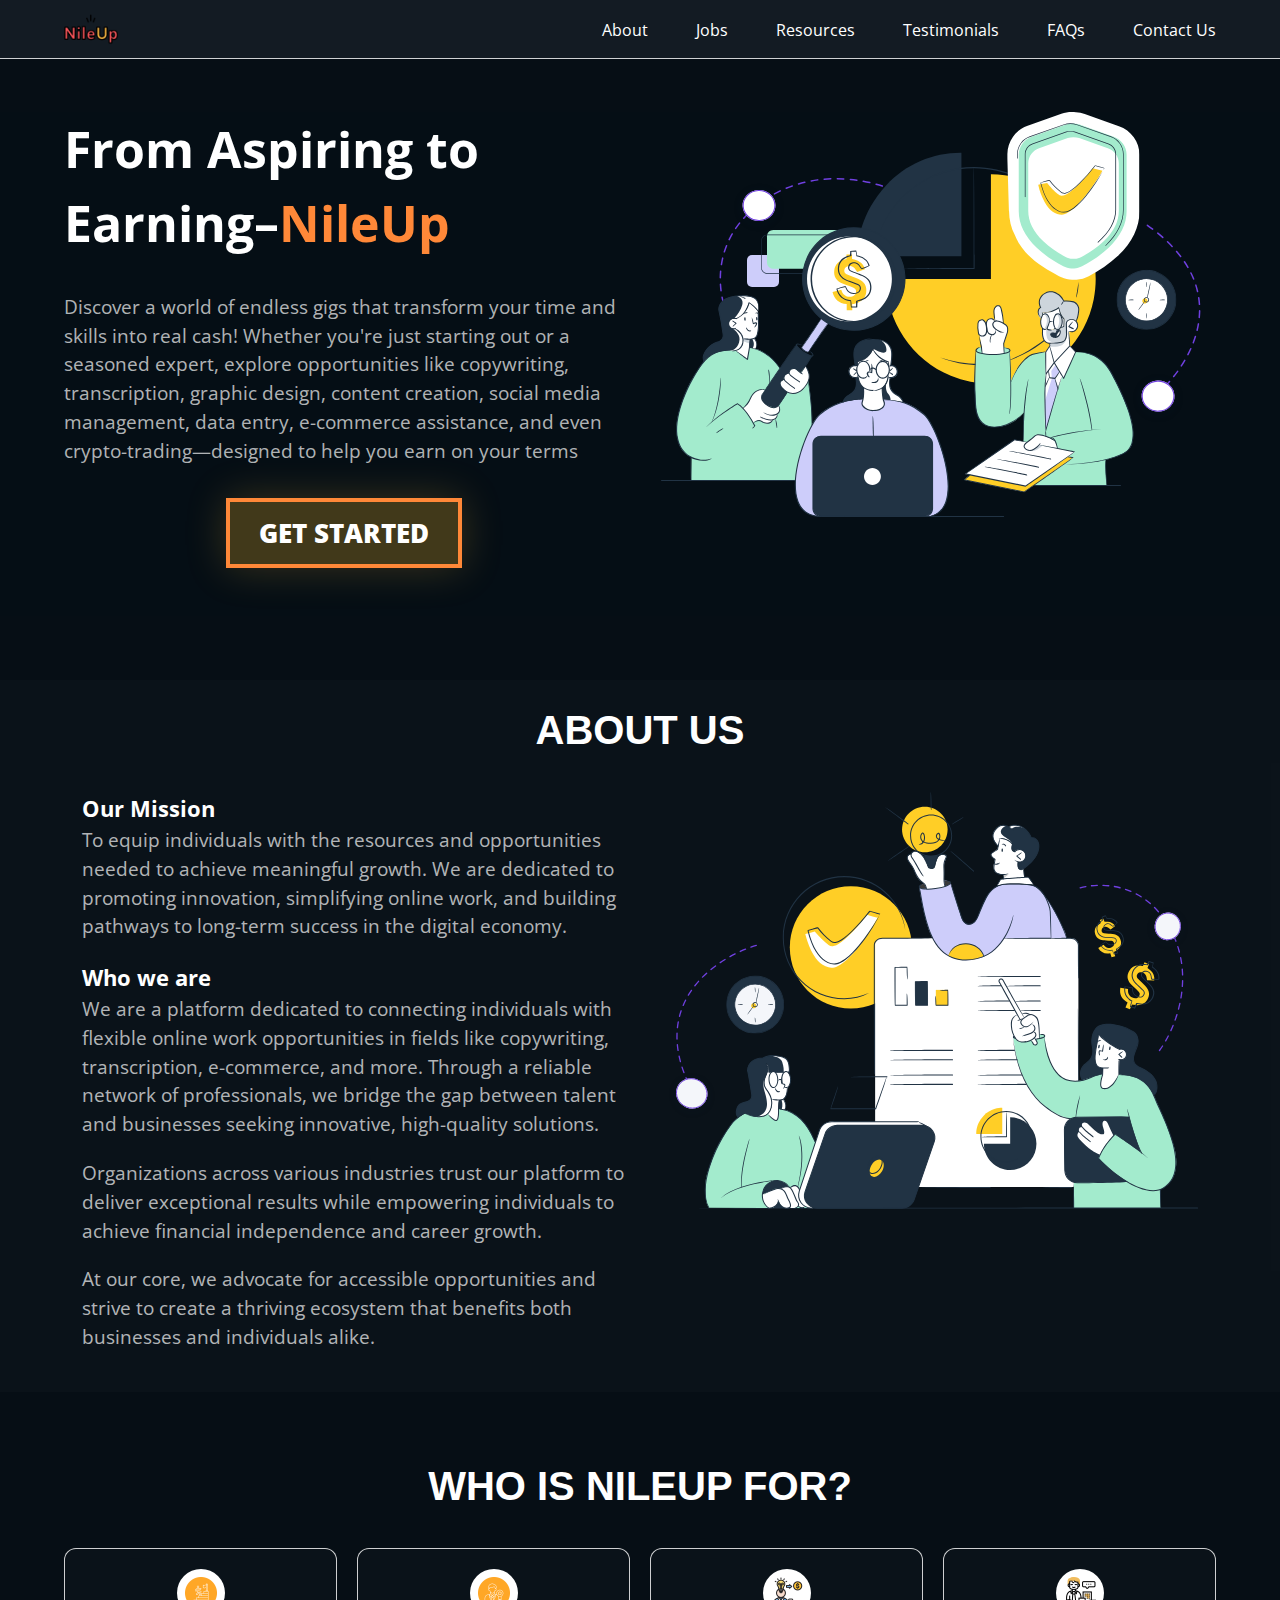
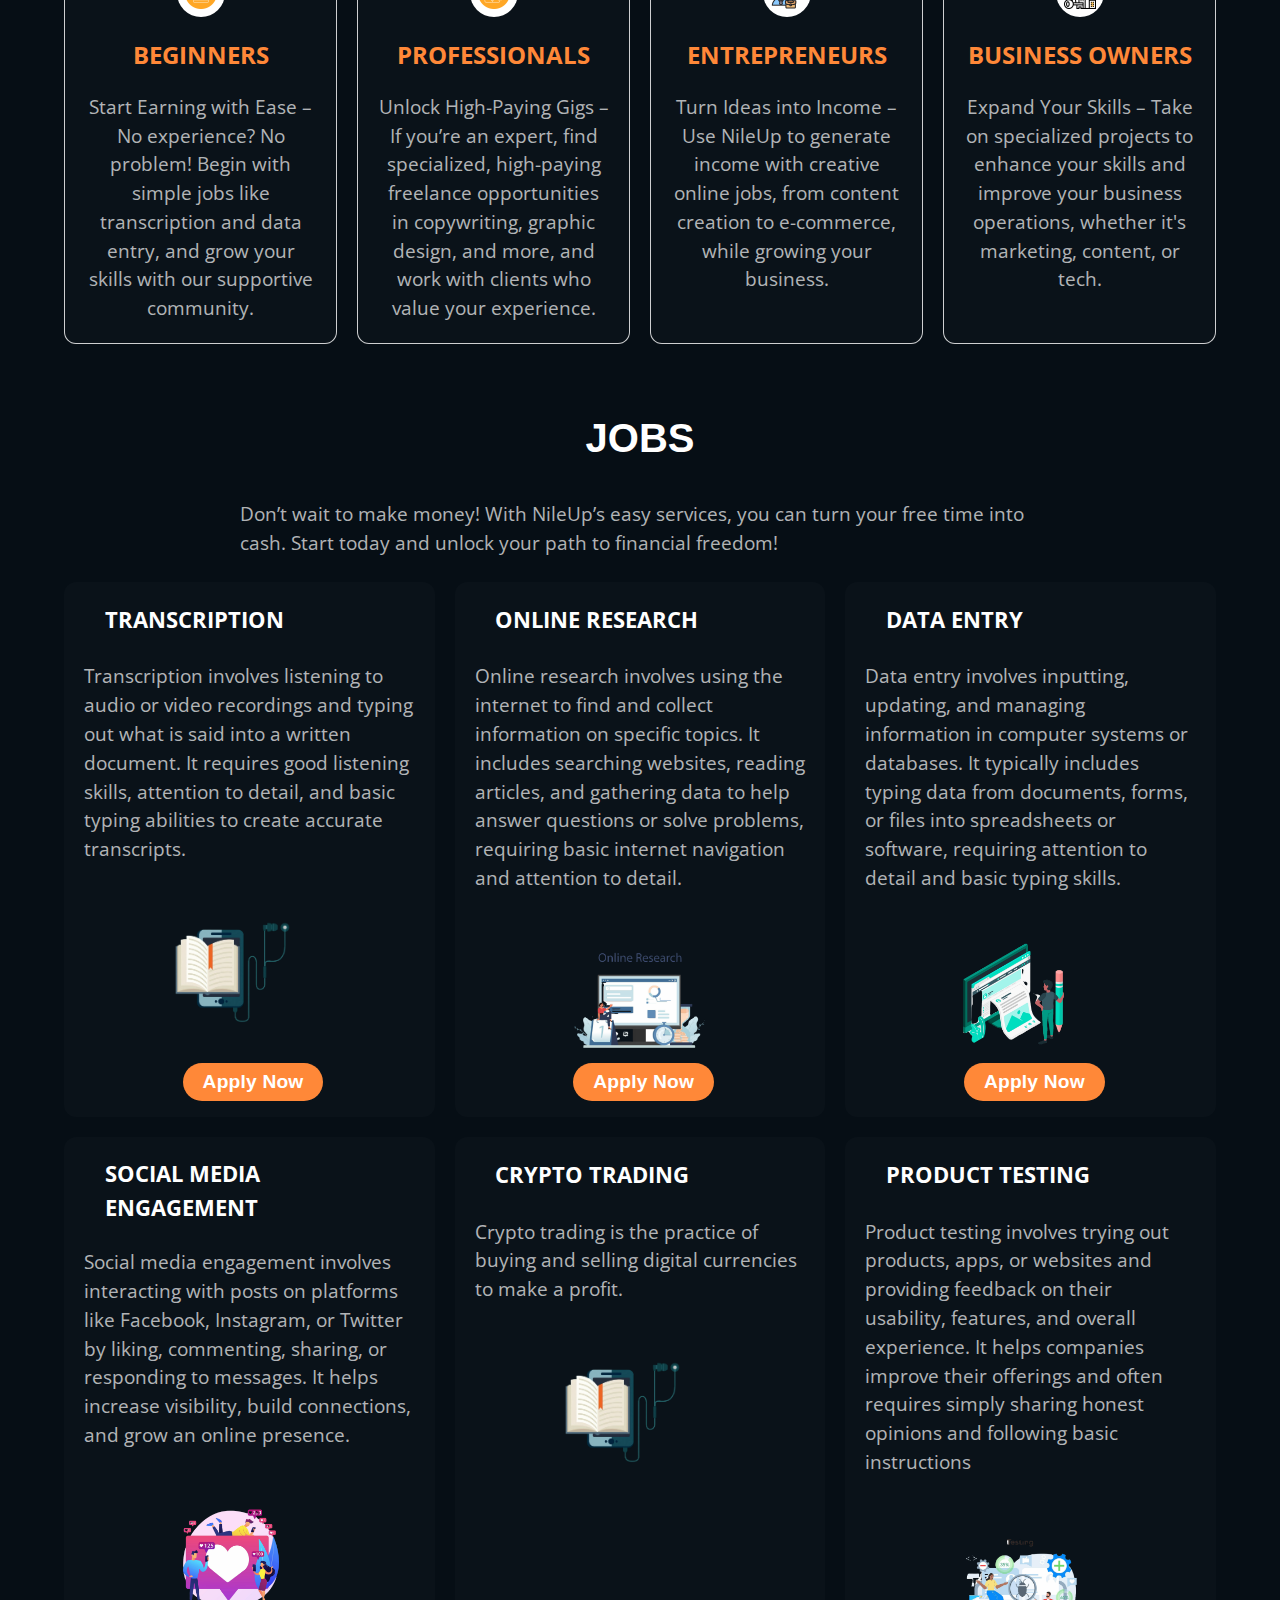
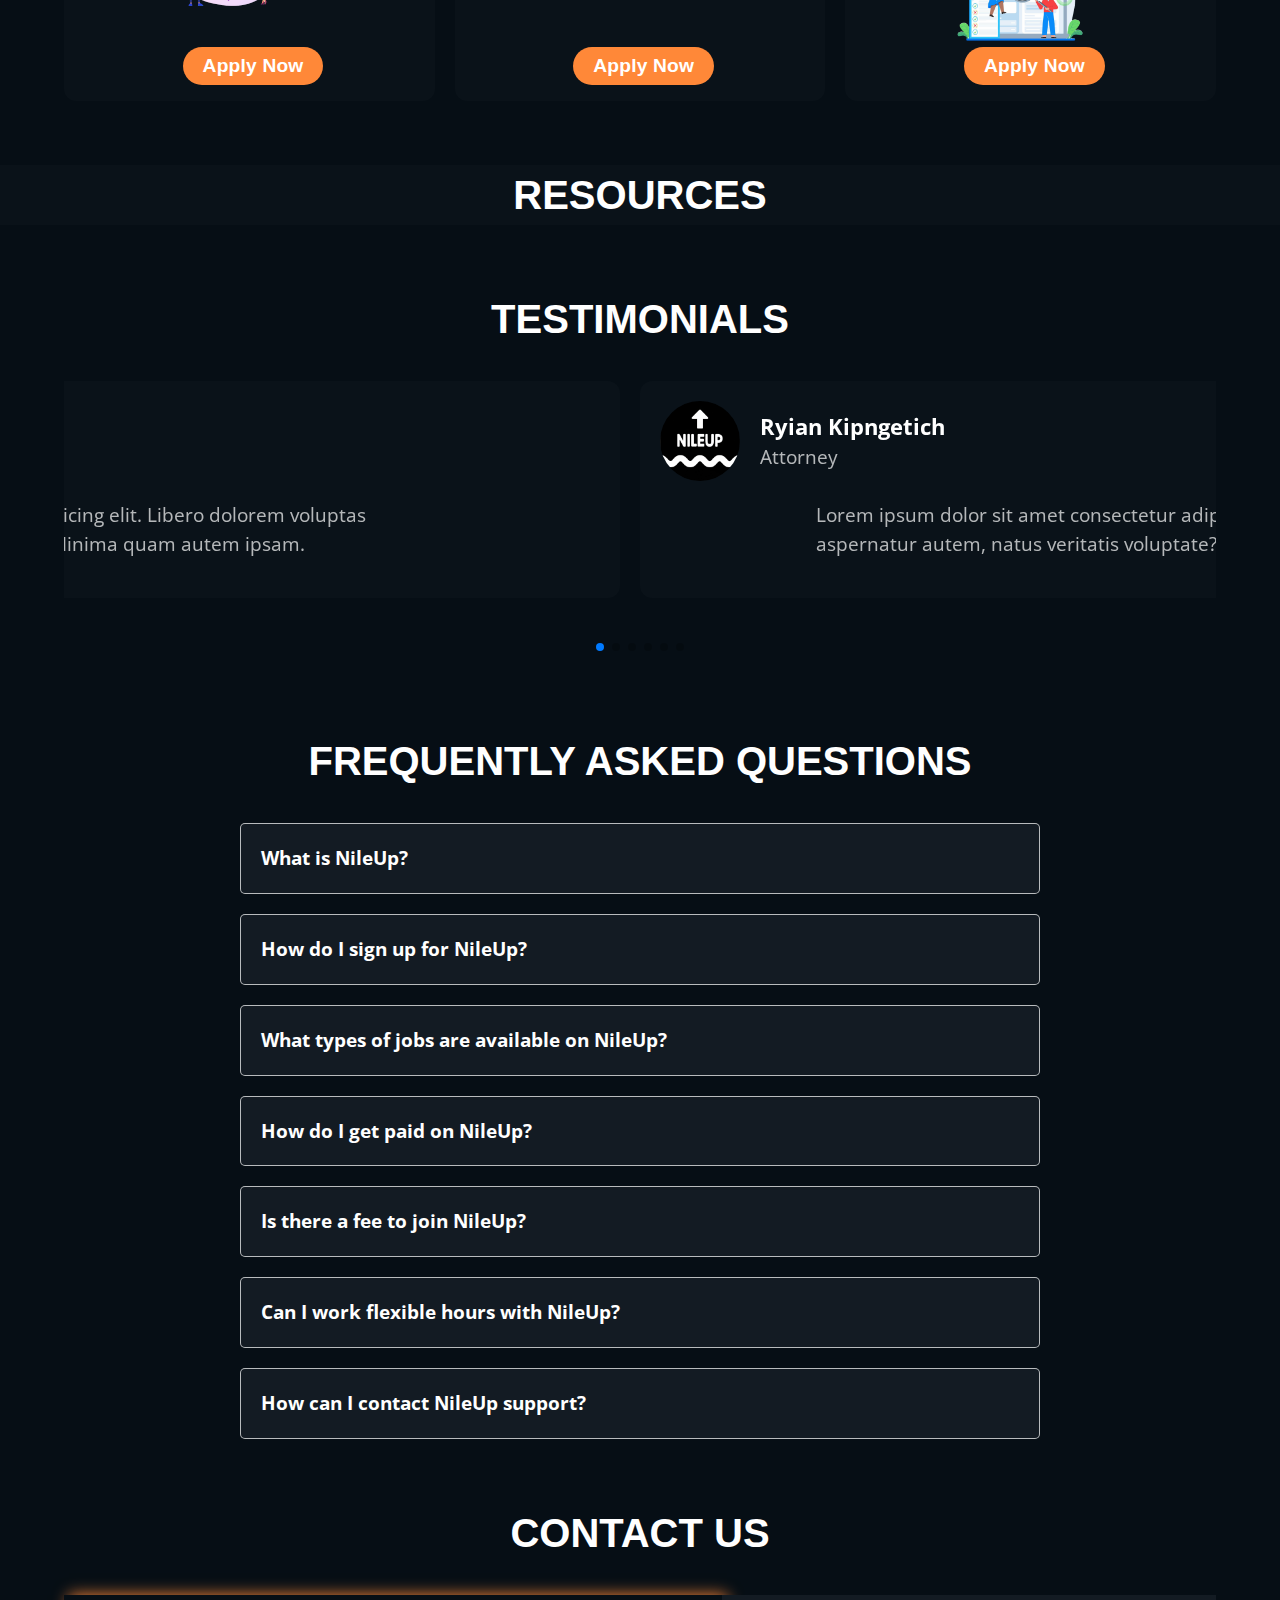
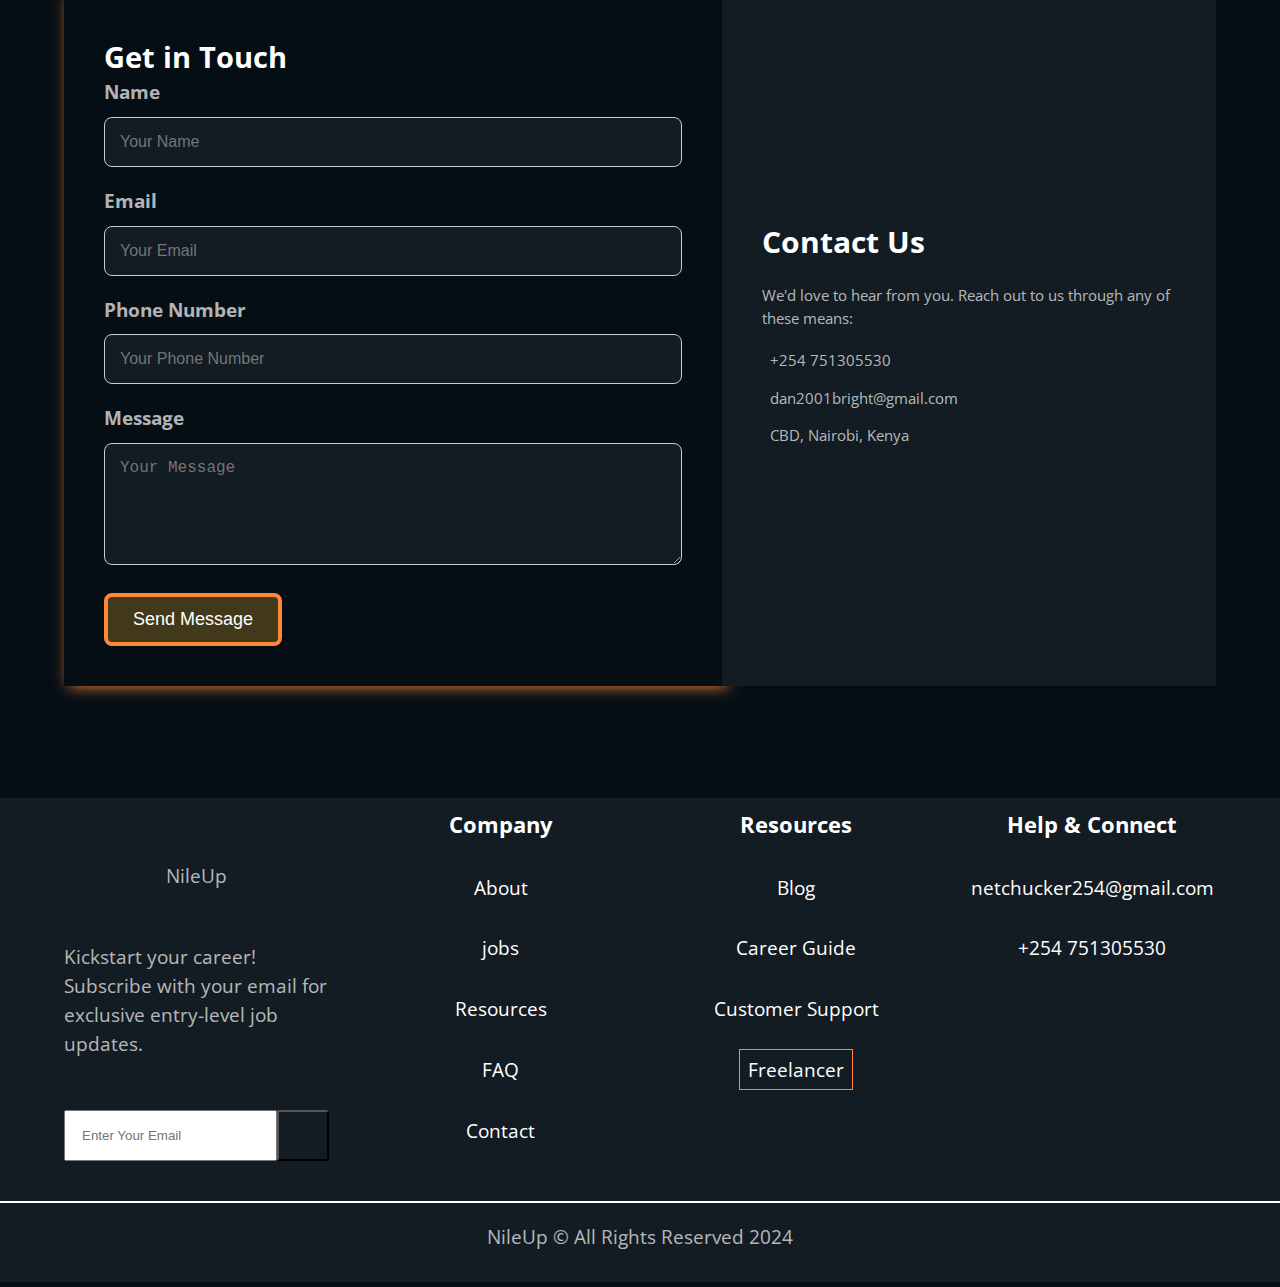
==== index.html @ d5ce7fe3 "ok" ====
<!DOCTYPE html>
<html lang="en">
<my-head>
    
    <!-- swiper js -->
    <link rel="stylesheet" href="https://cdn.jsdelivr.net/npm/swiper@11/swiper-bundle.min.css"/>
    <!--Fontawesome-->
    <script type= "module" src="https://kit.fontawesome.com/5a5ffd6d29.js" crossorigin="anonymous"></script>
</my-head>

<body>
    <my-nav>
        
    </my-nav>

    <header class="hero">
        <div class="container hero__content">
            <div class="hero__left">
                <h1 class="gradient-text">From Aspiring to Earning–<span class="t__coo">NileUp</span></h1>
                <p class="hero__text">Discover a world of endless gigs that transform your time and skills into real cash! Whether you're just starting out or a seasoned expert, explore opportunities like copywriting, transcription, graphic design, content creation, social media management, data entry, e-commerce assistance, and even crypto-trading—designed to help you earn on your terms</p>
                <div class="hero__cta">
                    <a href="getstarted.html">Get Started</a>
                </div>
            </div>
            <div class="hero__right">
                <img src="images/earn_land.svg" alt="">
            </div>
        </div>
    </header>

    <section id="about">
        <h2>About Us</h2>
        <div class="container">
            <div class="about__container">
                <div class="about-left">
                    <h3>Our Mission</h3>
                    
                    <p>To equip individuals with the resources and opportunities needed to achieve meaningful growth. We are dedicated to promoting innovation, simplifying online work, and building pathways to long-term success in the digital economy.</p>
                    <h3>Who we are</h3>
                    <p>We are a platform dedicated to connecting individuals with flexible online work opportunities in fields like copywriting, transcription, e-commerce, and more. Through a reliable network of professionals, we bridge the gap between talent and businesses seeking innovative, high-quality solutions.</p>
                    <p>Organizations across various industries trust our platform to deliver exceptional results while empowering individuals to achieve financial independence and career growth.</p>
                    <p>At our core, we advocate for accessible opportunities and strive to create a thriving ecosystem that benefits both businesses and individuals alike.</p>
                </div>
                <div class="about-right">
                    <img src="images/about_us_main_bg.svg" alt="">
                </div>
                
            </div>
        </div>
    </section>

    <section class="container">
        <h2>WHO IS NILEUP FOR?</h2>
        <div class="framer_container"></div>
    </section>
    


    <section id="services">
        <h2>JOBS</h2>
        <div class="container services__container">
            <p>Don’t wait to make money! With NileUp’s easy services, you can turn your free time into cash. Start today and unlock your path to financial freedom!</p>
            <div class="services">
                
            </div>
        </div>
    </section>


    <section id="resources">
        <h2>Resources</h2>
        <div class="container">

        </div>

    </section>



    <section class="container" id="testimonials">
        <h2>Testimonials</h2>
        <div class="testimonial-content">
            <div class="swiper mySwiper testimonial-slider js-testimonial-slider">
                <div class="swiper-wrapper js-testimonial">
                   
                </div>
                <div class="swiper-pagination js-testimonial-pagination"></div>
            </div>
        </div>
    </section>

    


    <section id="faqs" class="container faqs__content">
        <h2>Frequently Asked Questions</h2>
        <div class="faqs__container">
            <div class="faqs">
                <div class="faqs__question">
                    <h4>What is NileUp?</h4>
                    <i class="fa-solid fa-caret-up"></i>
                </div>
                <div class="faqs__answers">
                    <p>NileUp is a platform that connects skilled individuals with flexible online job opportunities, such as transcription, content writing, copywriting, and more.</p>
                </div>
            </div>
            <div class="faqs">
                <div class="faqs__question">
                    <h4>How do I sign up for NileUp?</h4>
                    <i class="fa-solid fa-caret-up"></i>
                </div>
                <div class="faqs__answers">
                    <p>To sign up, visit the NileUp website, create an account, and complete your profile. This will allow you to start browsing and applying for jobs.</p>
                </div>
            </div>
            <div class="faqs">
                <div class="faqs__question">
                    <h4>What types of jobs are available on NileUp?</h4>
                    <i class="fa-solid fa-caret-up"></i>
                </div>
                <div class="faqs__answers">
                    <p>NileUp offers jobs in various categories including transcription, content writing, copywriting, data entry, crypto trading, virtual assistance, graphic design, and customer support.</p>
                </div>
            </div>
            <div class="faqs">
                <div class="faqs__question">
                    <h4>How do I get paid on NileUp?</h4>
                    <i class="fa-solid fa-caret-up"></i>
                </div>
                <div class="faqs__answers">
                    <p>You get paid through the NileUp platform. Payments are typically made through secure methods such as bank transfer, PayPal, or other digital payment options.</p>
                </div>
            </div>
            <div class="faqs">
                <div class="faqs__question">
                    <h4>Is there a fee to join NileUp?</h4>
                    <i class="fa-solid fa-caret-up"></i>
                </div>
                <div class="faqs__answers">
                    <p>No, signing up and using the NileUp platform is free. NileUp earns revenue by charging a small commission on the payments for completed jobs.</p>
                </div>
            </div>
            <div class="faqs">
                <div class="faqs__question">
                    <h4>Can I work flexible hours with NileUp?</h4>
                    <i class="fa-solid fa-caret-up"></i>
                </div>
                <div class="faqs__answers">
                    <p>Yes, NileUp allows you to choose your work hours, making it easy to balance your job with other commitments.</p>
                </div>
            </div>
            <div class="faqs">
                <div class="faqs__question">
                    <h4>How can I contact NileUp support?</h4>
                    <i class="fa-solid fa-caret-up"></i>
                </div>
                <div class="faqs__answers">
                    <p>You can contact NileUp support through  website's contact form, email (netchucker254@gmail.com), or phone (+25475130550).</p>
                </div>
            </div>
        </div>
    </section>

    <section id="contact" class="container">
        <h2>Contact Us</h2>
        <div class="contact__container">
            <div class="contact-left">
                <h2>Get in Touch</h2>
                <form  action="https://api.web3forms.com/submit" method="POST" id="contactForm">
                    <input type="hidden" name="access_key" value="e5e5453d-4239-433b-92c9-cfcb7f7cce95">
                    <div class="form-group">
                        <label for="name">Name</label>
                        <input class="input__element" type="text" id="name" name="name" placeholder="Your Name" required>
                    </div>
                    <div class="form-group">
                        <label for="email">Email</label>
                        <input class="input__element" type="email" id="email" name="email" placeholder="Your Email" required>
                    </div>
                    <div class="form-group">
                        <label for="phone">Phone Number</label>
                        <input class="input__element" type="tel" id="phone" name="phone" placeholder="Your Phone Number">
                    </div>
                    <div class="form-group">
                        <label for="message">Message</label>
                        <textarea class="textarea" id="message" name="message" placeholder="Your Message" rows="5" required></textarea>
                    </div>
                    <input type="checkbox" name="botcheck" class="hidden" style="display: none;">
                    <button type="submit" class="submit-btn">Send Message</button>
                </form>
            </div>
    
            <!-- Right side - Icons & Info -->
            <div class="contact-right">
                <div class="contact-info">
                    <h2>Contact Us</h2>
                    <p>We'd love to hear from you. Reach out to us through any of these means:</p>
                    <div class="info-item">
                        <i class="fas fa-phone-alt"></i>
                        <span class="inner-text-span">+254 751305530</span>
                    </div>
                    <div class="info-item">
                        <i class="fas fa-envelope"></i>
                        <span class="inner-text-span">dan2001bright@gmail.com</span>
                    </div>
                    <div class="info-item">
                        <i class="fas fa-map-marker-alt"></i>
                        <span class="inner-text-span">CBD, Nairobi, Kenya</span>
                    </div>
                </div>
            </div>
        </div>
        
    </section>


    <my-footer></my-footer>
    <script type="module" src="loaded.js"></script>
    <script type="module" src="shared.js"></script>
    
    <script type="module" src="data/jobs.js"></script>
    <script type="module" src="data/testimonials.js"></script>

    <script src="https://cdn.jsdelivr.net/npm/swiper@11/swiper-bundle.min.js"></script>
    <script>
       var swiper = new Swiper(".mySwiper", {
            spaceBetween: 20, // Space between slides
            pagination: {
                el: ".swiper-pagination",
                clickable: true, // Enable clickable pagination bullets
            },
            breakpoints: {
                // When the viewport is 640px or more, show 1 slide
                640: {
                slidesPerView: 1, // Show 1 slide on medium screens
                },
                // When the viewport is 1024px or more, show 3 slides
                1024: {
                slidesPerView: 1,
                centeredSlides: true,
                 // Show 3 slides on large screens
                },
            },
        });

    </script>
    <script type="module" src="script.js">
        
    </script>
</body>
</html>
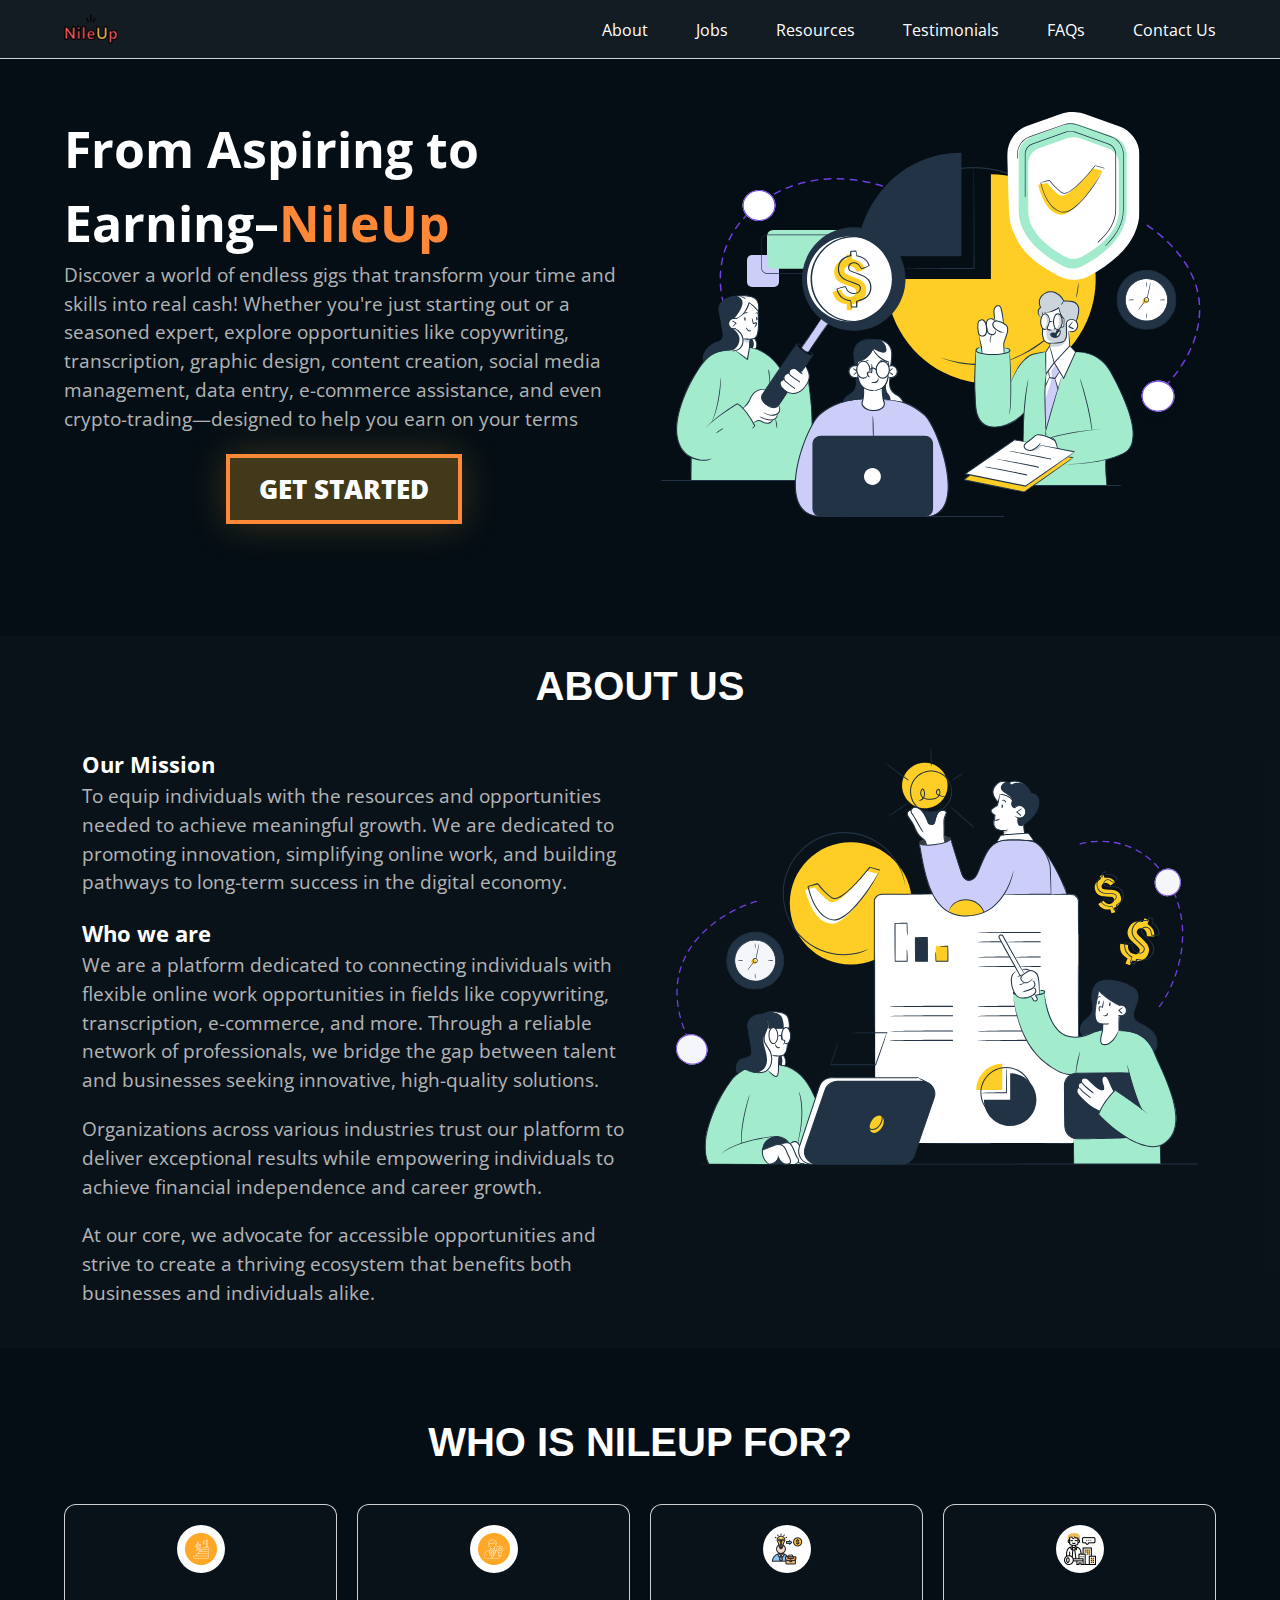
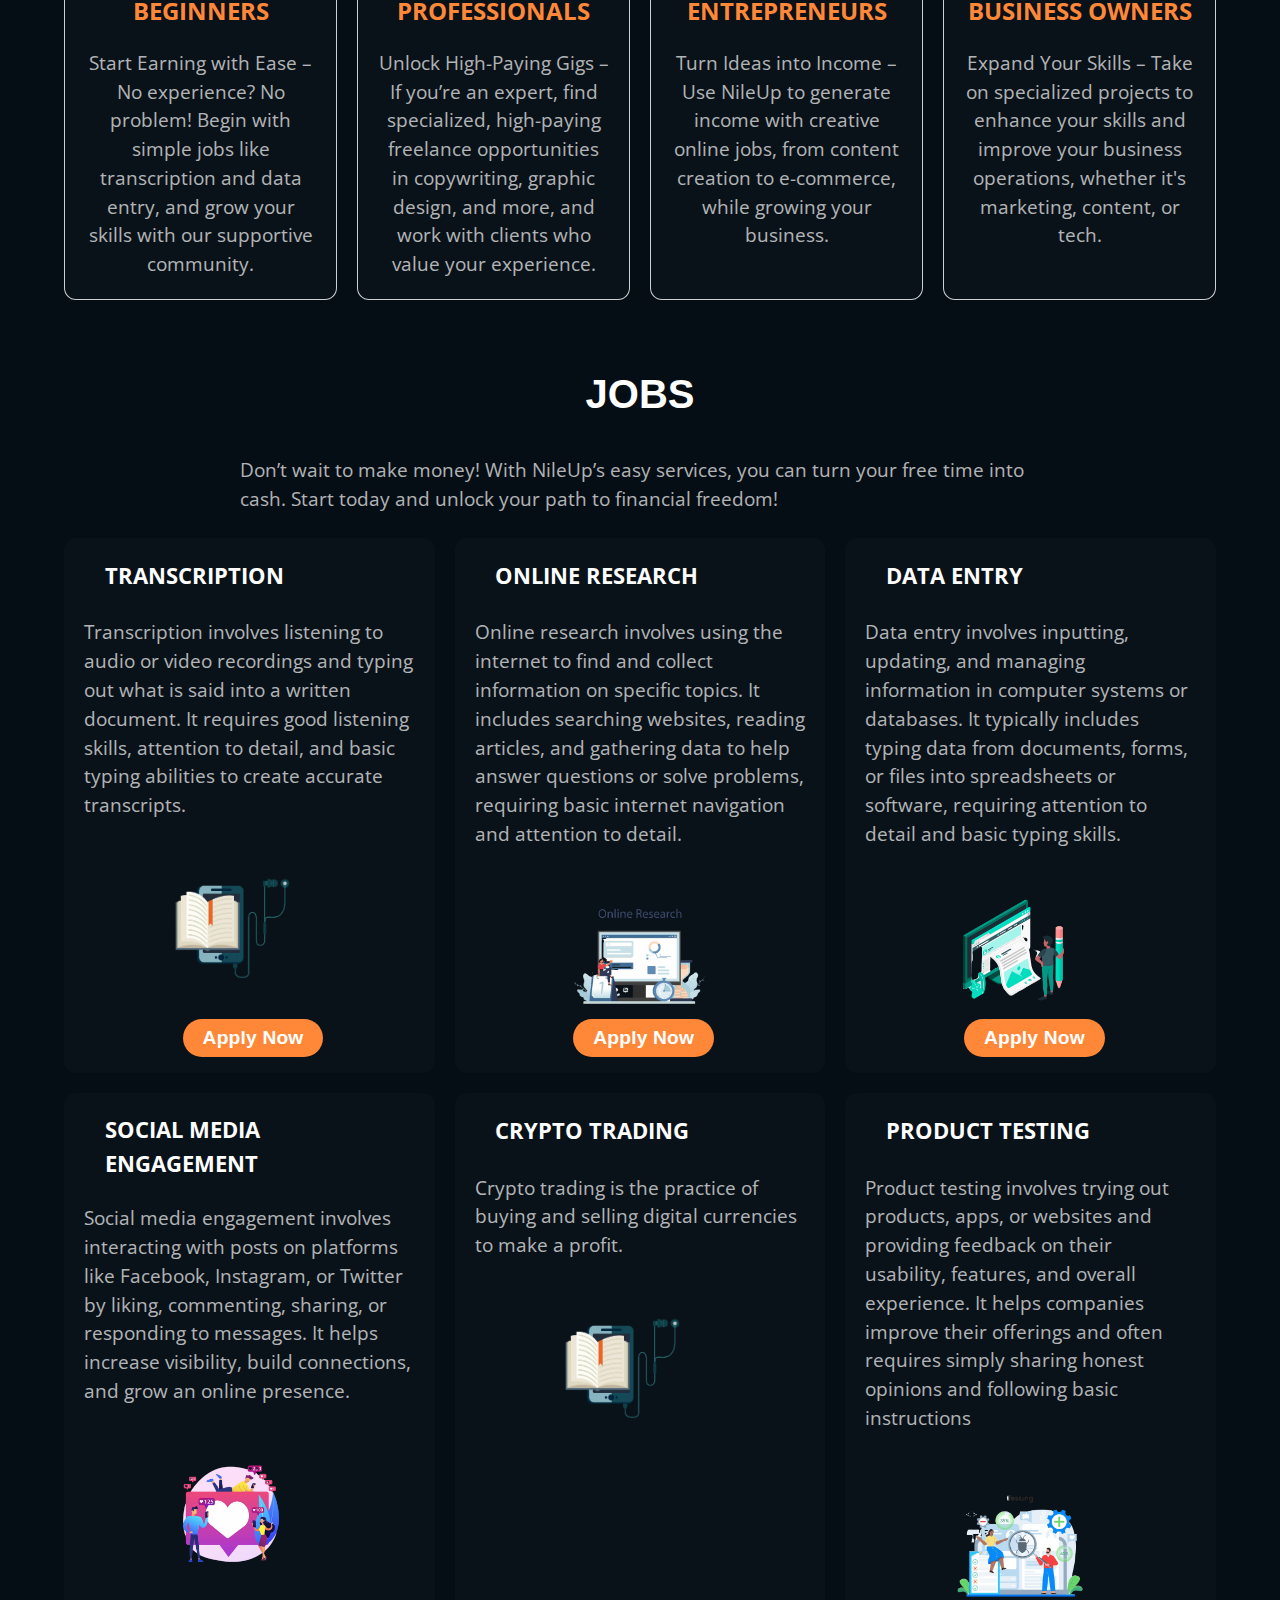
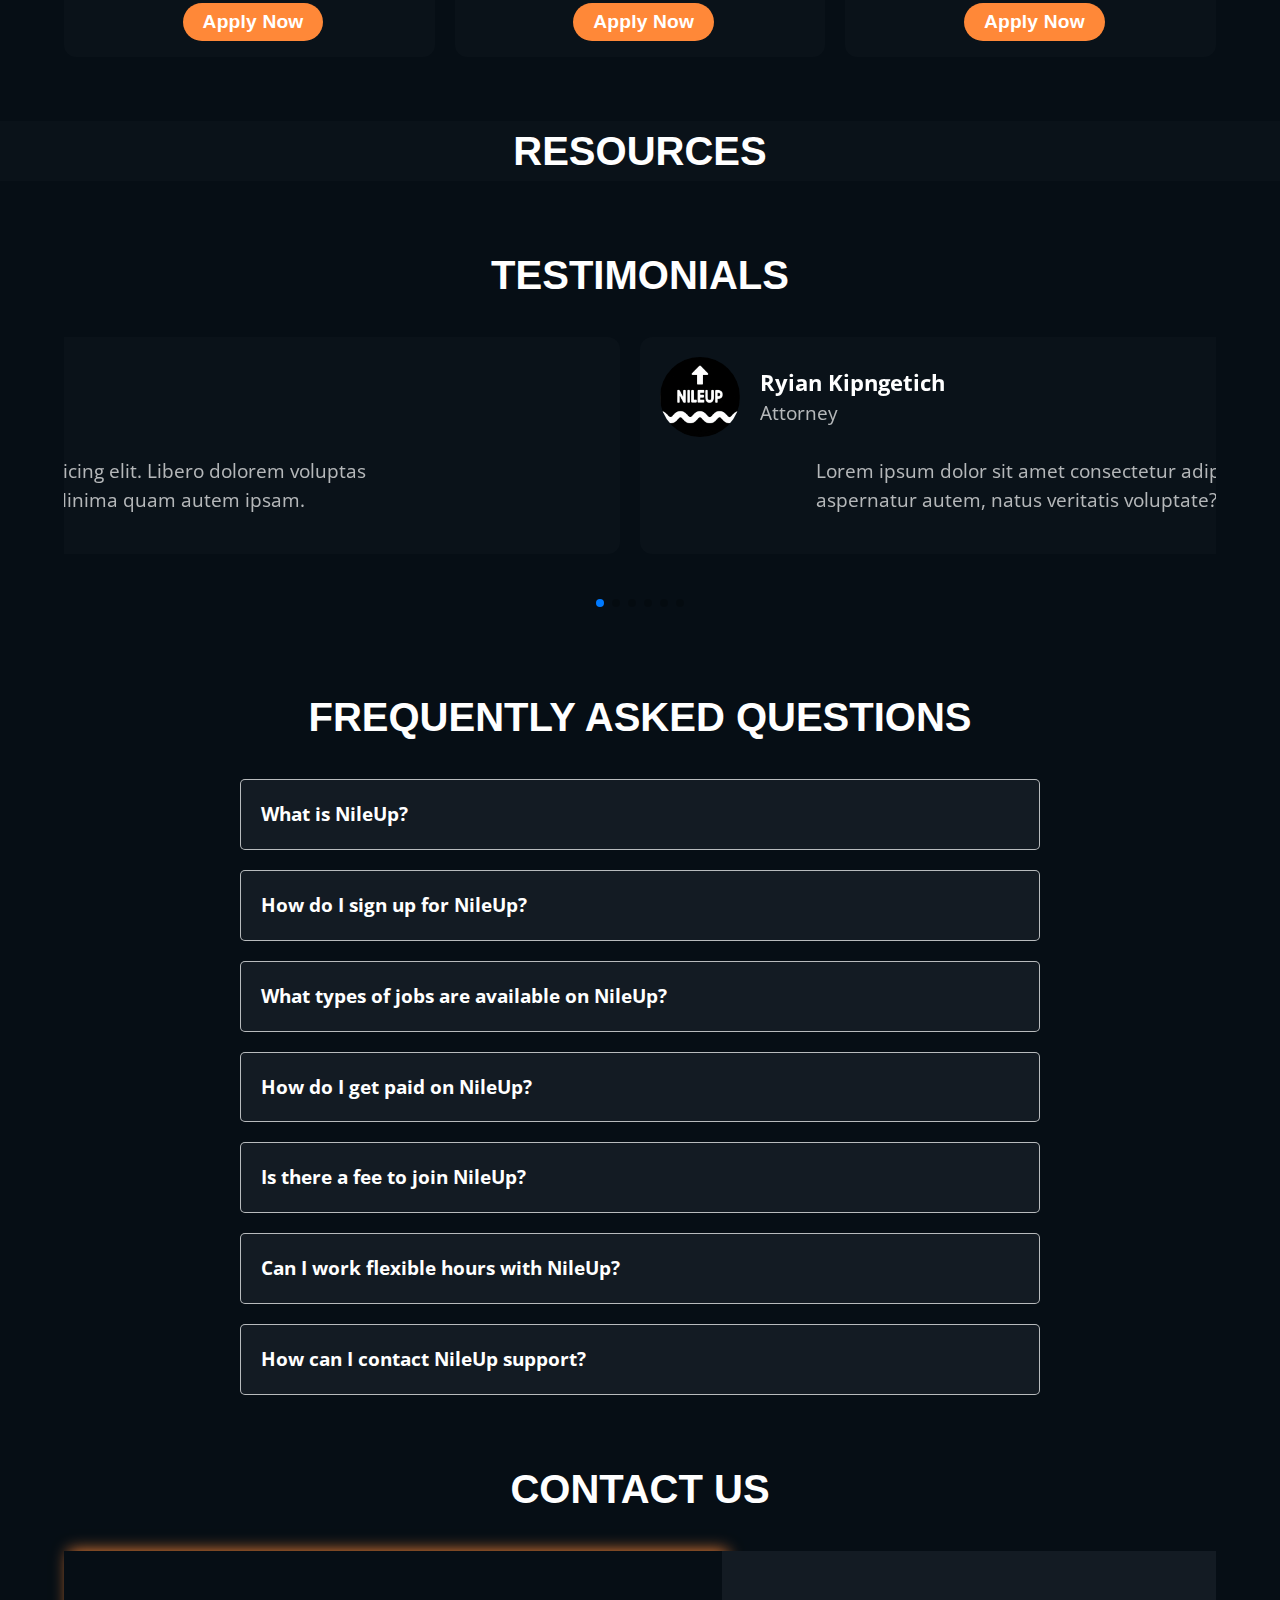
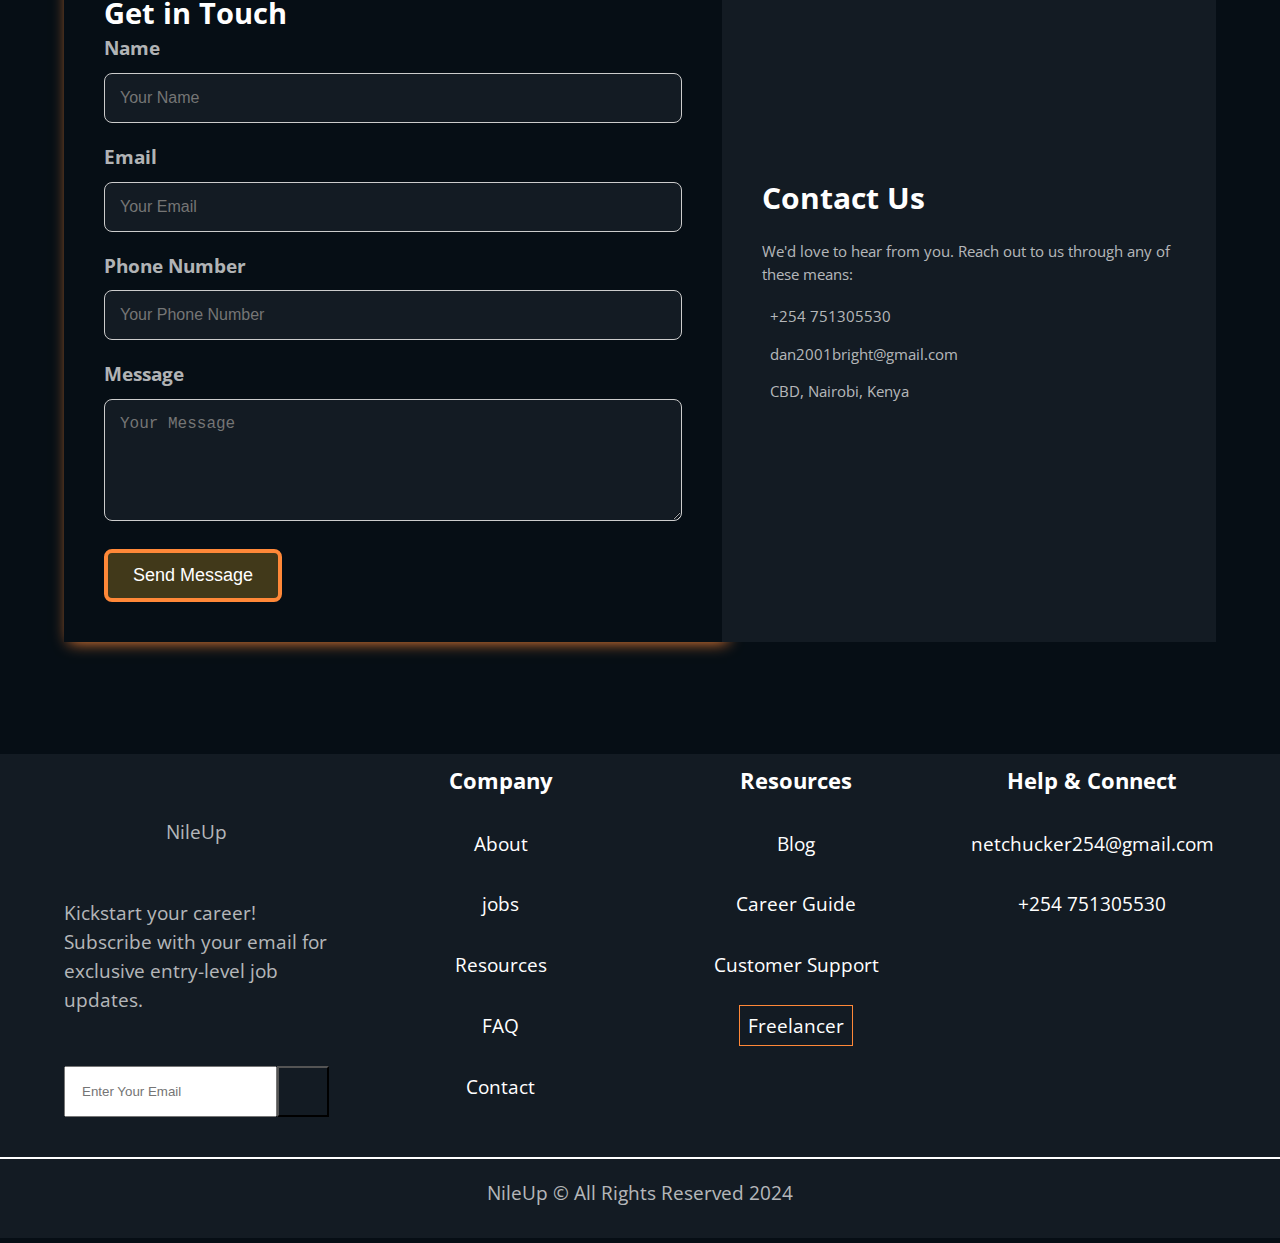
==== commit d7b35e21: "save  all the pages" ====
--- a/index.html
+++ b/index.html
@@ -1,12 +1,44 @@
+
+
 <!DOCTYPE html>
 <html lang="en">
-<my-head>
-    
+<head>
+    <!--Google verification line-->
+    <meta name="google-site-verification" content="8bWw4f_ilpzg5W3ZC4PE18dqZD-YaRqP68zmaokIPeY" />
+
+    <meta charset="UTF-8">
+    <meta name="viewport" content="width=device-width, initial-scale=1.0">
+
+
+
+    <title>NileUp</title>
+
+
+    <!--Google fonts-->
+    <link rel="preconnect" href="https://fonts.googleapis.com">
+    <link rel="preconnect" href="https://fonts.gstatic.com" crossorigin>
+    <link href="https://fonts.googleapis.com/css2?family=Open+Sans:ital,wght@0,300..800;1,300..800&display=swap" rel="stylesheet">
+
+
+    <!--Fontawesome-->
+    <script type= "module" src="https://kit.fontawesome.com/5a5ffd6d29.js" crossorigin="anonymous"></script>
+
     <!-- swiper js -->
     <link rel="stylesheet" href="https://cdn.jsdelivr.net/npm/swiper@11/swiper-bundle.min.css"/>
-    <!--Fontawesome-->
-    <script type= "module" src="https://kit.fontawesome.com/5a5ffd6d29.js" crossorigin="anonymous"></script>
-</my-head>
+
+
+
+    <!-- icon tab-->
+    <link rel="icon" href="images/best_of_logo.png" type="image/png">
+
+
+
+
+    <!-- styles css -->
+    <link rel="stylesheet" href="style.css">
+    <link rel="stylesheet" href="jobsignup.css">
+    <link rel="stylesheet" href="getstarted.css">
+</head>
 
 <body>
     <my-nav>
--- a/style.css
+++ b/style.css
@@ -0,0 +1,813 @@
+*,
+*::before,
+*::after {
+    margin: 0;
+    padding: 0;
+    box-sizing: border-box;
+}
+:root {
+    --container-width-lg: 90%;
+    --container-width-md: 94%;
+    --container-width-sm: 94%;
+
+    --clr-dark-bg: #131b23;
+    --clr-black: #000;
+    --clr-bg: #060e15;
+    --clr-white: white;
+    --clr-white70: #ffffffb3;
+    --clr-cp: #ff8838;
+    
+    --en-bdrr: 12px;
+    --en-gp: 20px;
+    --en-pd: 20px;
+    --clr-enc-bg: #ffffff05;
+    --clr-en-bd: rgb(255, 255, 255, 0.8);
+
+    --clr-primary: linear-gradient(310deg, #ff8838 0%, #ffb54c 100% );
+}
+.container {
+    width: var(--container-width-lg);
+    margin-inline: auto;
+}
+a {
+    text-decoration: none;
+    color: var(--clr-white);
+}
+ul {
+    list-style: none;
+}
+h1 {
+    font-size: 3.1rem;
+    margin: 0;
+}
+h1, h2, h3, h4 {
+    color: var(--clr-white);
+}
+html {
+    scroll-behavior: smooth;
+}
+img {
+    max-width: 100%;
+    height: auto; /* Keeps the aspect ratio */
+    display: block; /* Removes the extra space below the image */
+    object-fit: cover; /* Ensures the image covers the container without stretching */
+}
+select {
+    color: var(--clr-white);
+    border: none;
+    font-size: 1.2rem;
+    background-color: transparent; /* Optional: Remove background color */
+    appearance: noe; /* Remove default styling */
+    -webkit-appearance: none; /* For WebKit browsers */
+    -moz-appearance: none; /* For Firefox */
+}
+option {
+    background: var(--clr-dark-bg);
+}
+
+
+body {
+    padding: 0;
+    margin: 0;
+    font-family: "Open Sans", sans-serif;
+    background-color: var(--clr-bg);
+    color: var(--clr-white70);
+    line-height: 1.5;
+    font-size: 1.2rem;
+}
+section {
+    margin-top: 4rem;
+}
+section > h2 {
+    text-align: center;
+    font-size: 40px;
+    font-family: Arial, Helvetica, sans-serif;
+    text-transform: uppercase;
+    color: var(--clr-white);
+    margin-bottom: 2rem;
+}
+
+nav {
+    display: grid;
+    align-items: center;
+    place-items: center;
+    height: 3.7rem;
+    width: 100vw;
+    position: fixed;
+    background: var(--clr-dark-bg);
+    z-index: 10;
+    top: 0;
+    border-bottom: 1px solid var(--clr-en-bd);
+    backdrop-filter: blur(50px);
+    -webkit-backdrop-filter: blur(15px);
+    -moz-backdrop-filter: blur(15px);
+    -o-backdrop-filter: blur(15px);
+    -ms-backdrop-filter: blur(15px);
+}
+.nav__container {
+    place-items: center;
+    display: flex;
+    align-items: center;
+    object-fit: contain;
+    justify-content: space-between;
+}
+            
+.logo__image {
+    display: flex;
+    height: 3.4rem;
+    object-fit: contain;
+    align-items: center;
+}
+            
+        
+.nav__menu {
+    list-style-type: none;
+    display: flex;
+    gap: 3rem;
+    align-items: center;
+}
+.nav__menu a {
+    font-size: 1rem;
+}
+.nav__btn {
+    letter-spacing: .01em;
+    background-color: var(--clr-cp);
+    border: none;
+    outline: none;
+    color: var(--clr-white);
+    font-family: Clashdisplay Variable, sans-serif;
+    font-weight: 600;
+    line-height: 1.25;
+    padding: 7px 20px;
+    border-radius: 25px;
+}
+.nav__btn2 {
+    background-color: unset;
+    border: 1px solid var(--clr-cp);
+}     
+.nav__btns {
+    display: none;
+    cursor: pointer;
+    border: none;
+    color: var(--clr-white);
+    font-size: 1.6rem;
+    align-items: center;
+}
+    
+
+
+
+
+
+.hero {
+    margin-top: 7rem;
+    background: url('./images/darkc.png') no-repeat center center/cover;
+
+    position: relative;
+    isolation: isolate;
+    z-index: 2;
+
+}
+.hero::after {
+    content: '';
+    position: absolute;
+    z-index: -1;
+    inset: 0;
+    opacity: .9;
+    background: var(--clr-bg);
+}
+.hero__content {
+    display: grid;
+    grid-template-columns: repeat(auto-fit, minmax(300px, 1fr));
+    gap: 2rem;
+    margin-top: 2rem;
+}
+/* .gradient-text {
+    font-size: 3em;
+    font-weight: bold;
+    background: var(--clr-primary);
+    -webkit-background-clip: text;
+    -webkit-text-fill-color: transparent;
+    text-wrap: balance;
+} */
+.t__coo {
+    color: var(--clr-cp);
+    font-weight: 700;
+}
+.hero__right {
+    width: 100%;
+    height: 100%;
+}
+
+/* .hero__left {
+    border-right: 3px solid #ff8838;
+    padding: 0 3rem 0 0;
+} */
+
+
+.hero__text {
+    
+    font-size: 1.2rem;
+
+}
+.hero__cta {
+    display: flex;
+    gap: 3rem;
+    align-items: center;
+    margin-bottom: 3rem;
+    align-items: center;
+    justify-content: center;
+}
+.hero__cta a {
+    color: var(--clr-white);
+    background-color: #41391a;
+    padding: .9rem 1.8rem;
+    line-height: 34px;
+    color: var(--clr-white);
+    cursor: pointer;
+    
+    font-weight: 800;
+    font-size: 26px;
+    text-transform: uppercase;
+    border: 4px solid var(--clr-cp);
+
+    box-shadow: 0 0 40px #ffbb3836;
+    
+}
+
+
+.header__socials  ul {
+    display: flex;
+    align-items: center;
+    justify-content: center;
+    gap: 2rem;
+}
+
+header i {
+    font-size: 3rem;
+    padding: 1rem;
+    border-radius: 50%;
+
+}
+.header__socials i {
+    transition: transform 0.3s ease-in-out;
+}
+.header__socials i:hover {
+    transform: translateY(-10px);
+}
+
+#about {
+    background: var(--clr-enc-bg); 
+    padding: var(--en-pd);
+}
+
+.about__container {
+    display: grid; 
+    grid-template-columns: repeat(auto-fit, minmax(300px, 1fr));
+    gap: var(--en-gp); 
+     
+   
+}
+.about-left, .about-right {
+    justify-content: center;
+}
+.about-right img {
+    width: 100%;
+}
+
+
+
+
+.framer_container {
+    display: grid;
+    grid-template-columns: repeat(auto-fit, minmax(200px, 1fr));
+    gap: var(--en-gp);
+    justify-content: center;
+}
+
+.framer_1 {
+    display: flex;
+    flex-direction: column;
+    padding: 20px;
+    border-radius: 12px;
+    background: #ffffff05;
+    align-items: center;
+    border: 1px solid rgb(255, 255, 255, 0.8);
+    gap: 20px;
+}
+.framer_2 {
+    justify-content: center;
+    display: flex;
+    align-items: center;
+    border-radius: 50%;
+    background: var(--clr-white);
+    padding: 0.5rem;
+}
+.framer_2 img {
+    height: 2rem;
+}
+.framer_3 {
+    display: flex;
+    gap: 20px;
+    align-items: center;
+    flex-direction: column;
+}
+.framer_title {
+    font-size: 24px;
+    font-weight: 700;
+    color: var(--clr-cp);
+}
+.framer_text {
+    display: flex;
+    align-items: center;
+    text-align: center;
+    justify-content: center;
+}
+
+    
+
+.services {
+    display: grid;
+    grid-template-columns: repeat(3, 1fr);
+    justify-content: center;
+    margin-top: 1.5rem;
+    gap: var(--en-gp);
+}
+.service {
+    border: 1px solid var(--clr-en-bd);
+    padding: var(--en-pd);
+    border-radius: var(--en-bdrr);
+    background: var(--clr-enc-bg);
+    position: relative;
+}
+.service__title {
+    display: flex;
+    align-items: center;
+    gap: 1.3rem;
+    margin-bottom: 1.5rem;
+}
+.service__title img {
+    height: 2.3rem;
+}
+
+.service__text {
+    width: 100%;
+}
+.service__text p {
+    width: 100%;
+}
+.job__image {
+    width: 50%;
+    margin: 0 auto;
+    margin-bottom: 2rem;
+}
+.job__image img {
+    height: 8rem;
+    object-fit: contain;
+}
+
+.job__btn {
+    position: absolute;
+    bottom: 1rem;
+    right: 30%;
+}
+
+
+
+/* Resources */
+
+#resources {
+    background: var(--clr-enc-bg);
+}
+
+
+
+
+.swiper-wrapper {
+    justify-content: center;
+}
+.testimonial-item {
+    background: var(--clr-enc-bg);
+    padding: 20px;
+    border-radius: var(--en-bdrr);
+}
+.swiper-slide {
+    display: flex;
+    justify-content: center;
+    height: 100%; /* Ensure slides take full height of container */
+    flex-direction: column;
+}
+.testimonial-item .info {
+    display: flex;
+    align-items: center;
+}
+
+.testimonial-item img {
+    max-width: 80px;
+    border-radius: 50%;
+    margin-right: 20px;
+    vertical-align: middle;
+}
+.testimonial-item .name {
+    font-size: 24px;
+    font-weight: 600;
+    line-height: 1.2;
+}
+.testimonial-item p {
+    margin-top: 20px;
+}
+
+/* Ensure the swiper container has relative positioning */
+.swiper-pagination {
+    position: relative;
+    margin-top: 40px;
+    bottom: auto;
+}
+
+
+
+
+.faqs__container {
+    max-width: 800px;
+    margin-inline: auto;
+    display: grid;
+    grid-template-columns: 1fr;
+    gap: var(--en-gp);
+}
+.faqs {
+    background-color: var(--clr-dark-bg);
+    border: 1px solid var(--clr-white70);
+    padding: var(--en-pd);
+    border-radius: 5px;
+}
+
+.faqs__question {
+    display: flex;
+    justify-content: space-between;
+    align-items: center;
+}
+
+.faqs__answers {
+    display: none;
+}
+
+
+.contact__container {
+    margin-top: 2rem;
+    display: grid;
+    grid-template-columns: 4fr 3fr; /* Left side (form) takes up 2x space of right side (icons) */
+     /* Full height of the viewport */
+}
+
+/* Left Side - Form */
+.contact-left {
+    display: flex;
+    flex-direction: column;
+    justify-content: center;
+    padding: 40px;
+    background-color: var(--coo-gray-dark);
+    box-shadow: 5px 0 15px #ff8838; /* Right-side shadow to create separation */
+    /* box-shadow: 5px 0 15px rgba(0, 0, 0, 0.1); Right-side shadow to create separation */
+    height: 100%;
+}
+
+
+.form-group {
+    margin-bottom: 20px;
+}
+
+.form-group label {
+    display: block;
+    margin-bottom: 10px;
+    font-weight: bold;
+    color: var(--coo-white);
+}
+
+.form-group input,
+.form-group textarea {
+    width: 100%;
+    padding: 15px;
+    border: 1px solid #ccc;
+    border-radius: 8px;
+    font-size: 16px;
+    color: white;
+    background-color: var(--clr-dark-bg);
+    outline: none;
+    transition: border-color 0.3s;
+}
+
+.form-group input:focus,
+.form-group textarea:focus {
+    border-color: #ff8838;
+}
+
+.submit-btn {
+    padding: 12px 25px;
+    background-color: #41391a;
+    color: var(--clr-white);
+    border: 4px solid #ff8838;
+    border-radius: 8px;
+    font-size: 18px;
+    cursor: pointer;
+    transition: background-color 0.3s;
+}
+
+
+/* Right Side - Info */
+.contact-right {
+    display: flex;
+    flex-direction: column;
+    justify-content: center;
+    align-items: flex-start;
+    padding: 40px;
+    background-color: var(--clr-dark-bg);
+    color: var(--coo-white);
+    height: 100%;
+}
+
+.contact-right h2 {
+    font-size: 30px;
+    margin-bottom: 20px;
+}
+
+.contact-info p {
+    margin-bottom: 20px;
+    font-size: 15px;
+    line-height: 1.5;
+}
+
+.info-item {
+    display: flex;
+    align-items: center;
+    margin-bottom: 15px;
+}
+.info-item .inner-text-span {
+    font-size: 15px;
+}
+
+
+.info-item i {
+    font-size: 20px;
+    margin-right: 8px;
+}
+
+.info-item span {
+    font-size: 20px;
+}
+
+footer {
+    color: var(--framer-text-color);
+    margin-top: 7rem;
+    padding: 10px 0 10px;
+    background: var(--clr-dark-bg);
+}
+
+.footer__container {
+    display: grid;
+    padding-bottom: 40px;
+    grid-template-columns: repeat(4, 1fr);
+    gap: 3rem;
+}
+
+.footer__1, .footer__2, .footer__3, .footer__4 {
+    display: flex;
+    flex-direction: column;
+    align-items: center;
+    gap: 2rem;
+}
+
+
+.subscribe_input {
+    display: flex;
+}
+.subscribe_input input {
+    padding: 1rem;
+}
+.subscribe_input i {
+    color: #ff8838;
+    font-size: 1.5rem;
+}
+.subscribe_input button {
+    background: var(--framer-text-color);
+    padding: 1rem 1.5rem;
+}
+
+.footer__menu {
+    display: flex;
+    flex-direction: column;
+    gap: 2rem;
+    align-items: center;
+}
+.footer__menu li a:hover {
+    text-decoration: underline;
+}
+.footer__3 li .btn {
+    padding: 6px 8px;
+    border: 1px solid #ff8838;
+}
+.footer__socials {
+    display: flex;
+    gap: 2rem;
+}
+.footer__socials i{
+    font-size: 2rem;
+    color: var(--clr-white);
+}
+.copyright__container {
+    border-top: 2px solid white;
+    p {
+        margin-top: 20px;
+        text-align: center;
+    }
+}
+@media (max-width: 1024px) {
+    section {
+        margin-top: 4rem;
+    }
+    .nav__menu {
+        display: none;
+        position: fixed;
+        top: 3.7rem;
+        flex-direction: column;
+        right: 0;
+        width: fit-content;
+        text-align: center;
+        gap: 0;
+
+    }
+    .nav__menu li {
+        width: 100%;
+    }
+    .nav__menu li a {
+        width: 100%;
+        background: var(--clr-dark-bg);
+        padding: 1rem 4rem;
+        text-align: center;
+        display: block;
+        font-weight: 600;
+        border-top: 1px solid var(--clr-white70);
+        box-shadow: -2rem 5rem 5rem var(--clr-cp);
+
+    }
+    .nav__btns {
+        display: inline-block;
+        background: var(--clr-dark-bg);
+        padding: 5px;
+    }
+    .nav__close-toggle {
+        display: none;
+    }
+    .nav__menu li {
+        transform: rotateX(90deg);
+        opacity: 0;
+        animation: navKey 700ms ease-in-out forwards;
+        transform-origin: bottom;
+    }
+    .nav__menu li:nth-child(1) {
+        animation-delay: 100ms;
+    }
+    .nav__menu li:nth-child(2) {
+        animation-delay: 200ms;
+    }
+    .nav__menu li:nth-child(3) {
+        animation-delay: 300ms;
+    }
+    .nav__menu li:nth-child(4) {
+        animation-delay: 400ms;
+    }
+    .nav__menu li:nth-child(5) {
+        animation-delay: 500ms;
+    }
+    @keyframes navKey {
+        to {
+            transform: rotateX(0deg);
+            opacity: 1;
+        }
+    }
+
+
+    .services {
+        grid-template-columns: 1fr 1fr;
+    }
+    .contact__container {
+        grid-template-columns: 1fr;
+    }
+    .contact-left {
+        order: 2;
+    }
+    .contact-right {
+        order: 1;
+    }
+    .footer__container {
+        grid-template-columns: 1fr 1fr;
+    }
+
+}
+
+
+@media (max-width: 768px) {
+    section > h2 {
+        font-size: 1.5rem;
+    }
+    h1 {
+        font-size: 2.3rem;
+        font-weight: 600;
+    }
+    body {
+        font-size: 1rem;
+    }
+    .logo__holder {
+        gap: 1rem;
+    }
+    .logo__image {
+        height: 3.4rem;
+    }
+    .hero {
+        margin-top: 4rem;
+    }
+    .hero__cta .contact_us {
+        display: none;
+    }
+    
+    .hero__text {
+        text-align: center;
+        margin: 2rem 0;
+        font-size: 1rem;
+        letter-spacing: 0;
+        line-height: unset;
+    }
+
+    .hero__content {
+        grid-template-columns: 1fr;
+        gap: 1rem;
+        padding: 1rem;
+        margin-top: 1rem;
+    }
+    .hero__left h1 {
+        word-wrap: balance;
+        line-height: 1.1;
+        font-weight: 650;
+        font-size: 2rem;
+        text-align: center;
+    }
+
+    .hero__cta a {
+        padding: .45rem 0.9rem;
+    }
+
+    .hero__text {
+        font-size: 1rem;
+    }
+
+    .hero__cta {
+        align-items: center;
+        flex-wrap: wrap;
+        gap: 2rem;
+    }
+    .hero__cta a {
+        font-size: 1.3rem;
+        font-weight: 700;
+    }
+    .header__socials {
+        display: none;
+    }
+    .about__container {
+        grid-template-columns: 1fr;
+        gap: 1.5rem;
+    }
+    .about__content {
+        padding: 1rem;
+    }
+    .about__container h3 {
+        margin-bottom: 1rem;
+    }
+
+    .services {
+        grid-template-columns: 1fr;
+        gap: 1.5rem;
+    }
+    .service {
+        padding: 1.5rem;
+    }
+    .service__title {
+        gap: 1rem;
+    }
+    .service__title img {
+        height: 1.9rem;
+    }
+
+
+    .footer__container {
+        grid-template-columns: 1fr;
+    }
+    .footer__1 {
+        display: none;
+    }
+    .contact-left {
+        padding: 1.4rem 
+    }
+    .form-group input, .form-group textarea {
+        padding: 0.6rem;
+    }
+}
+
--- a/jobsignup.css
+++ b/jobsignup.css
@@ -0,0 +1,44 @@
+.getstarted {
+    margin-top: 5rem;
+}
+
+.jobsignup {
+    max-width: 700px;
+    margin-inline: auto;
+    display: block;
+}
+.service {
+    border: none;
+}
+.form__element {
+    max-width: 400px;
+    margin-inline: auto;
+    display: flex;
+    flex-direction: column;
+    box-shadow: 5px 0 15px #ff8838;
+    padding: var(--en-gp);
+}
+.label__element {
+    display: block;
+    margin-bottom: 10px;
+    font-weight: bold;
+    color: var(--coo-white);
+}
+
+.form__element input {
+    width: 100%;
+    padding: 15px;
+    border-radius: 8px;
+    outline: none;
+    border: 1px solid #ccc;
+    background-color: var(--clr-dark-bg);
+    color: white;
+    margin-bottom: 10px;
+} 
+.form__element input:focus {
+    border: 1px solid #ff8838;
+}
+.form__element .submit-btn {
+    margin-top: 10px;
+}
+
--- a/getstarted.css
+++ b/getstarted.css
@@ -0,0 +1,6 @@
+
+p {
+    max-width: 800px;
+    margin-bottom: 20px;
+    margin-inline: auto;
+}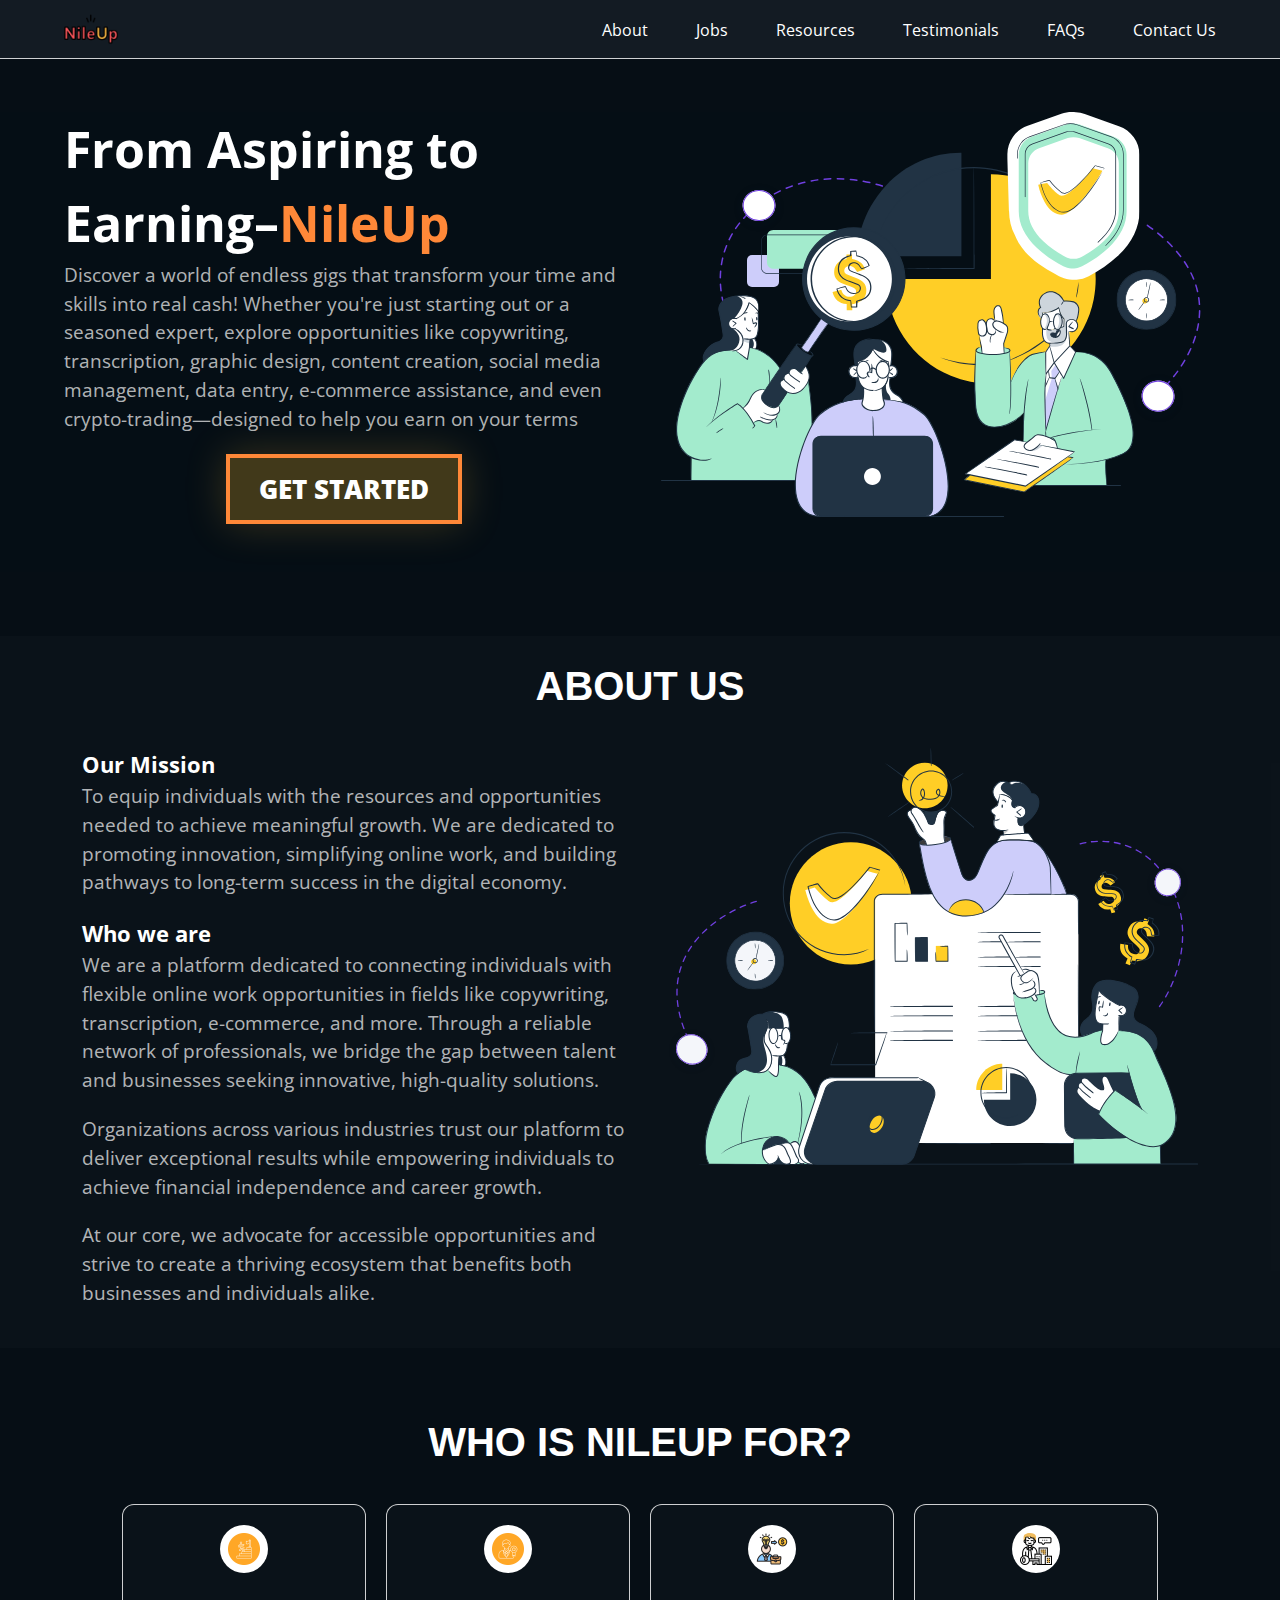
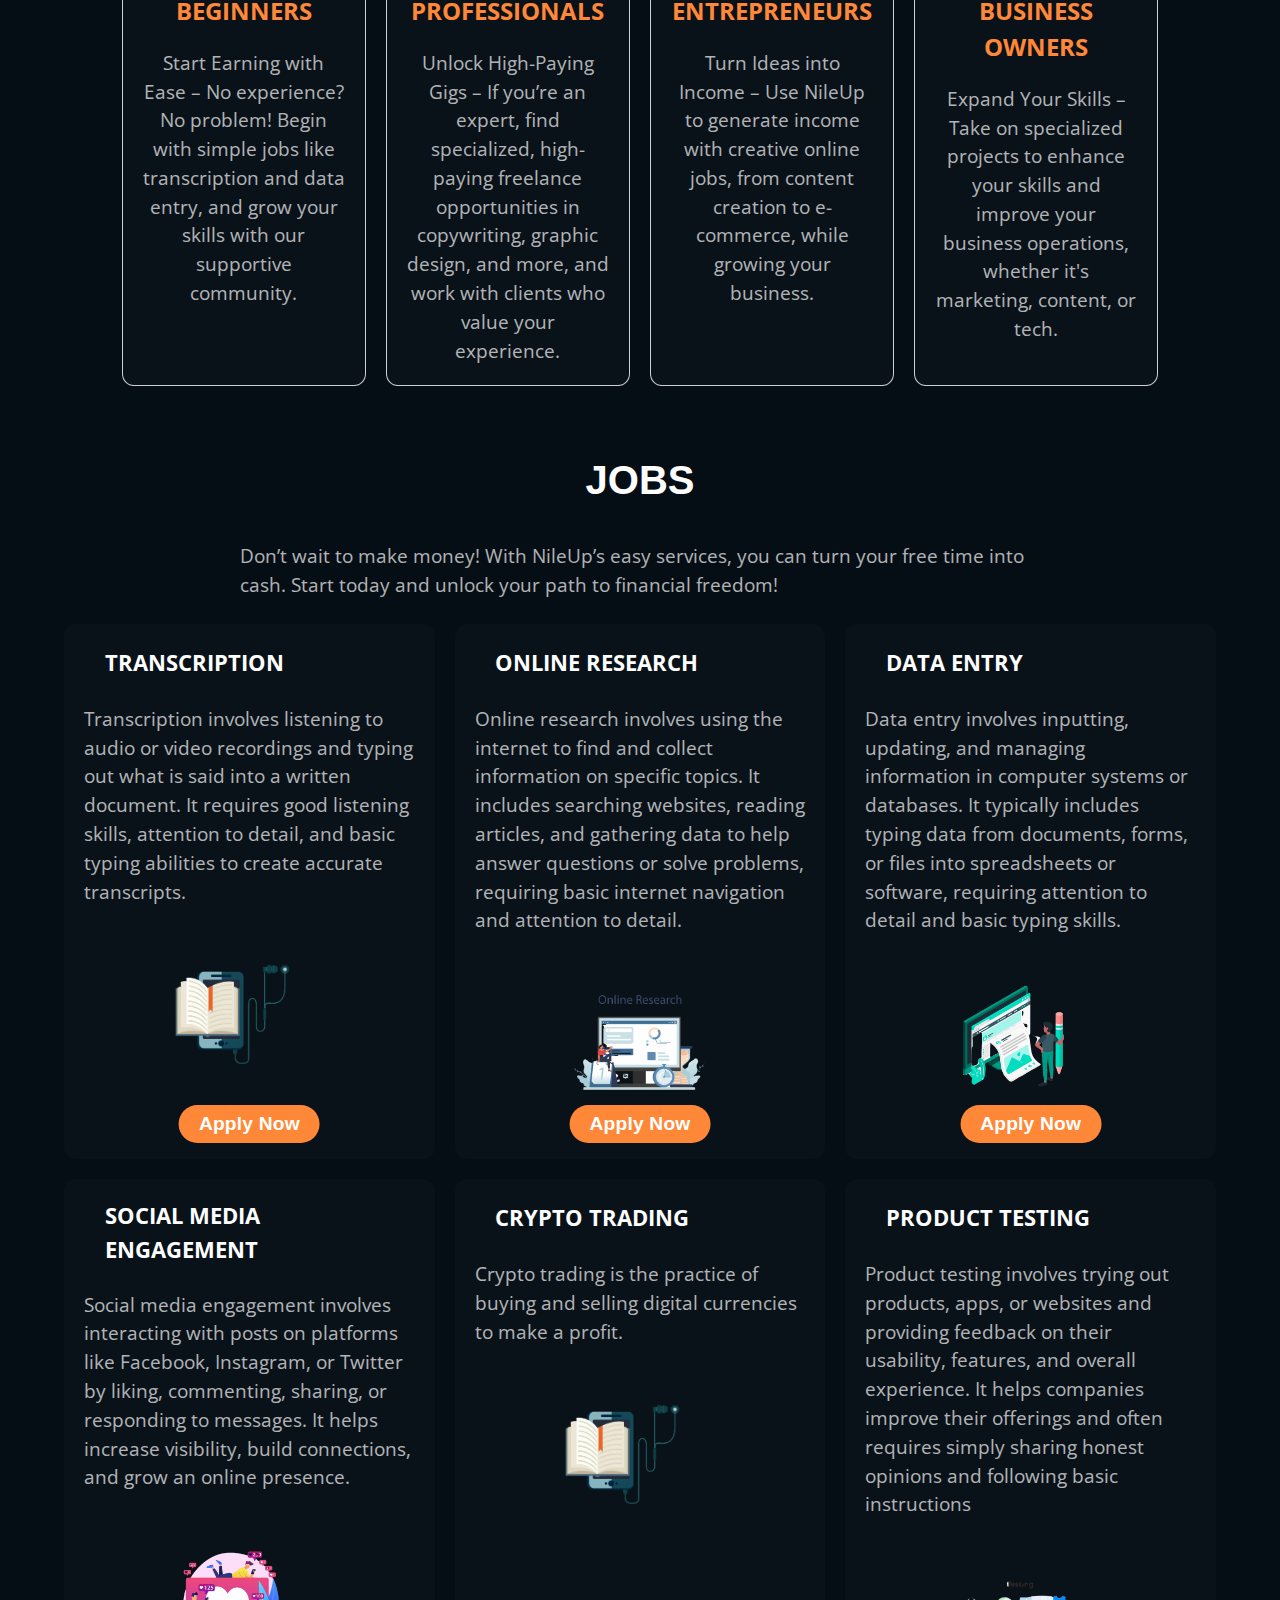
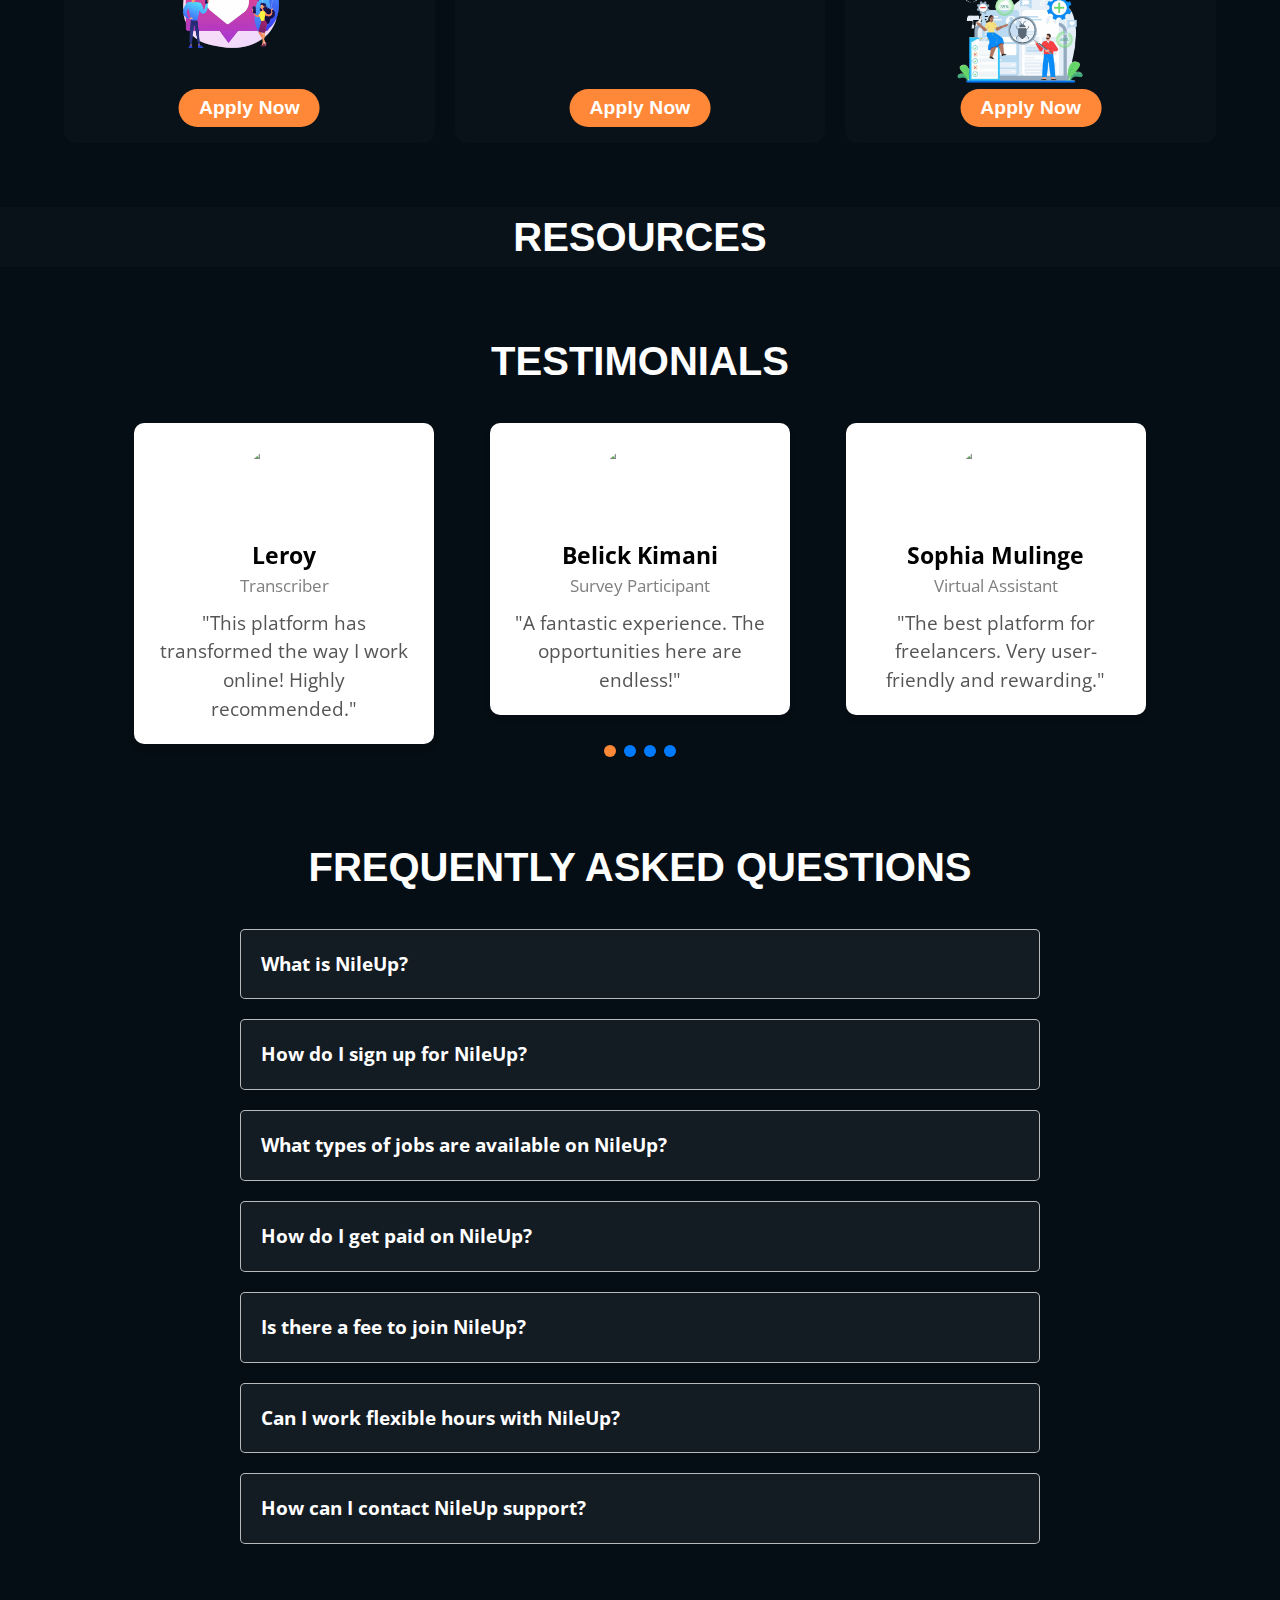
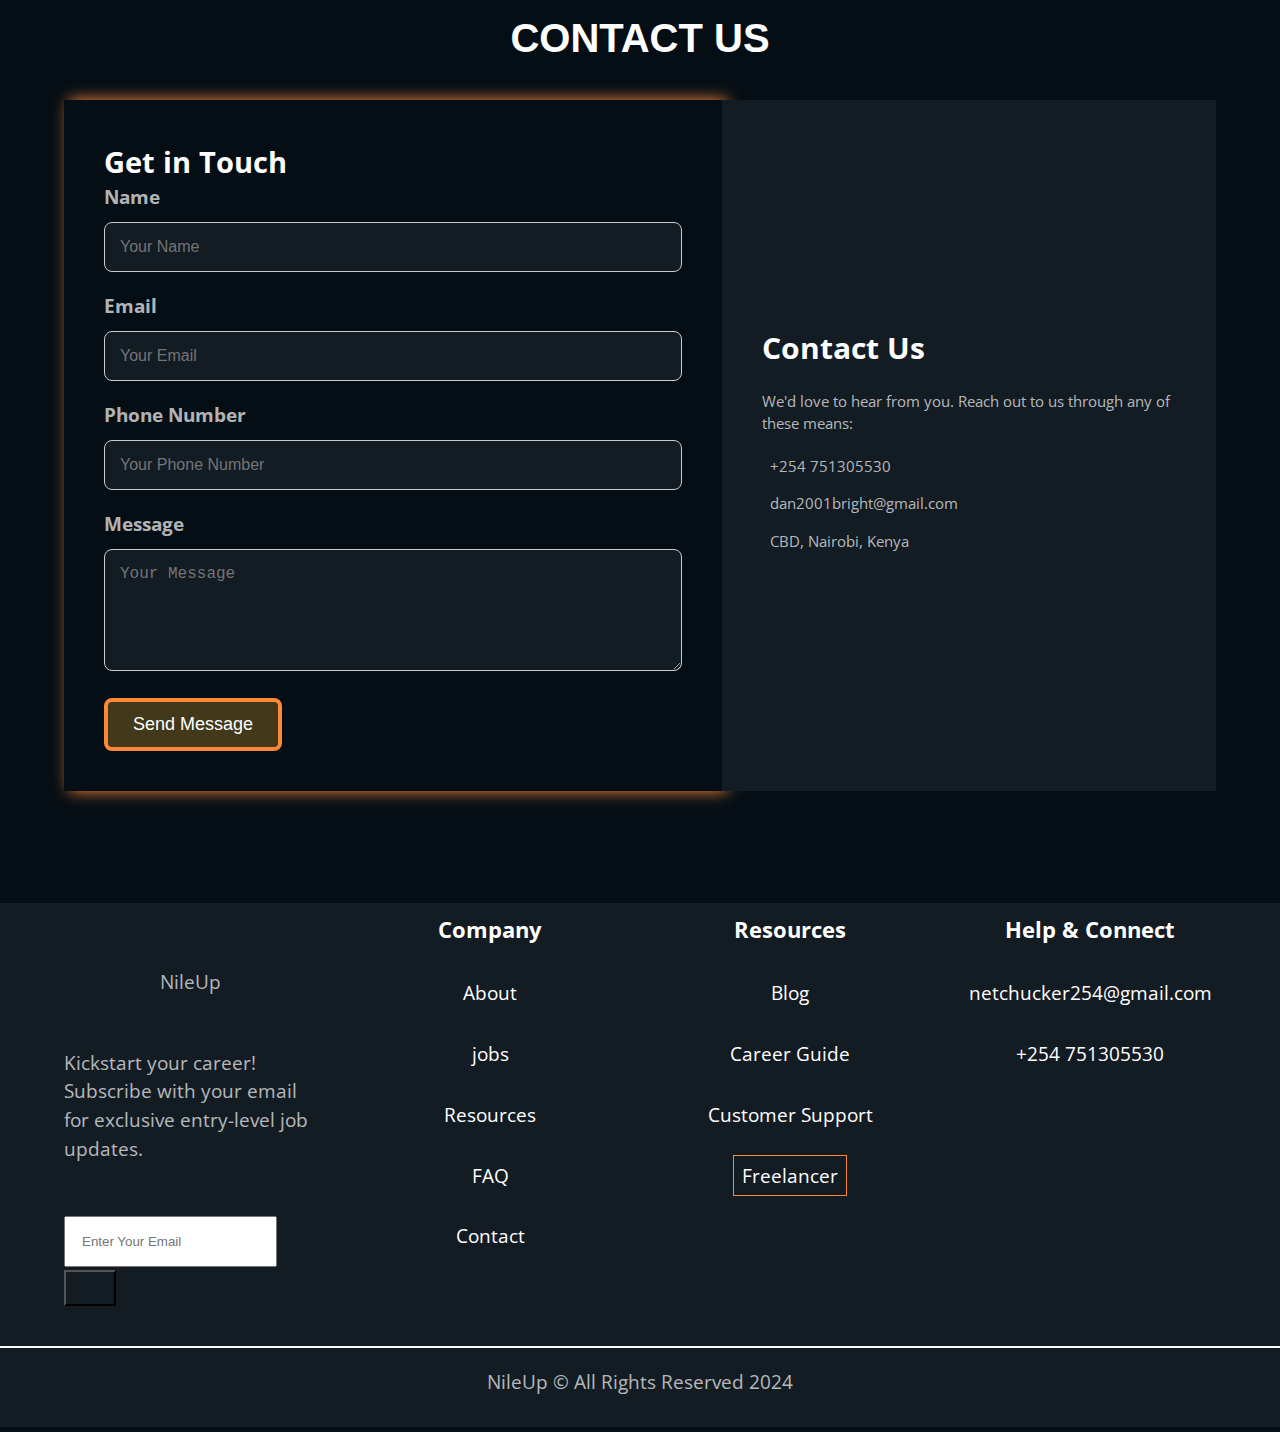
==== commit c1e072f1: "just save all" ====
--- a/index.html
+++ b/index.html
@@ -110,13 +110,67 @@
 
 
     <section class="container" id="testimonials">
-        <h2>Testimonials</h2>
-        <div class="testimonial-content">
-            <div class="swiper mySwiper testimonial-slider js-testimonial-slider">
-                <div class="swiper-wrapper js-testimonial">
-                   
-                </div>
-                <div class="swiper-pagination js-testimonial-pagination"></div>
+        <h2>TESTIMONIALS</h2>
+        <div class="testimonial-container">
+            <div class="swiper">
+                <div class="swiper-wrapper">
+                    <!-- Testimonial 1 -->
+                    <div class="swiper-slide">
+                        <div class="testimonial">
+                            <img src="https://via.placeholder.com/80" alt="Person 1">
+                            <div class="name">Leroy </div>
+                            <div class="position">Transcriber</div>
+                            <div class="description">"This platform has transformed the way I work online! Highly recommended."</div>
+                        </div>
+                    </div>
+                    <!-- Testimonial 2 -->
+                    <div class="swiper-slide">
+                        <div class="testimonial">
+                            <img src="https://via.placeholder.com/80" alt="Person 2">
+                            <div class="name">Belick Kimani</div>
+                            <div class="position">Survey Participant</div>
+                            <div class="description">"A fantastic experience. The opportunities here are endless!"</div>
+                        </div>
+                    </div>
+                    <!-- Testimonial 3 -->
+                    <div class="swiper-slide">
+                        <div class="testimonial">
+                            <img src="https://via.placeholder.com/80" alt="Person 3">
+                            <div class="name">Sophia Mulinge</div>
+                            <div class="position">Virtual Assistant</div>
+                            <div class="description">"The best platform for freelancers. Very user-friendly and rewarding."</div>
+                        </div>
+                    </div>
+                    <!-- Testimonial 4 -->
+                    <div class="swiper-slide">
+                        <div class="testimonial">
+                            <img src="https://via.placeholder.com/80" alt="Person 4">
+                            <div class="name">Paul Andai</div>
+                            <div class="position">Website Tester</div>
+                            <div class="description">"I never thought I could find such amazing clients. Thank you!"</div>
+                        </div>
+                    </div>
+                    <!-- Testimonial 5 -->
+                    <div class="swiper-slide">
+                        <div class="testimonial">
+                            <img src="https://via.placeholder.com/80" alt="Person 5">
+                            <div class="name">Emily Davis</div>
+                            <div class="position">Data Entry</div>
+                            <div class="description">"Perfect for anyone looking to grow their online career."</div>
+                        </div>
+                    </div>
+                    <!-- Testimonial 6 -->
+                    <div class="swiper-slide">
+                        <div class="testimonial">
+                            <img src="https://via.placeholder.com/80" alt="Person 6">
+                            <div class="name">Agnes Kipkosgei</div>
+                            <div class="position">Social Media Engager</div>
+                            <div class="description">"An excellent platform that provides real value and results."</div>
+                        </div>
+                    </div>
+                </div>
+                <!-- Pagination -->
+                <div class="swiper-pagination"></div>
             </div>
         </div>
     </section>
@@ -250,30 +304,28 @@
     <script type="module" src="shared.js"></script>
     
     <script type="module" src="data/jobs.js"></script>
-    <script type="module" src="data/testimonials.js"></script>
-
-    <script src="https://cdn.jsdelivr.net/npm/swiper@11/swiper-bundle.min.js"></script>
+
+    <script src="https://cdn.jsdelivr.net/npm/swiper/swiper-bundle.min.js"></script>
     <script>
-       var swiper = new Swiper(".mySwiper", {
-            spaceBetween: 20, // Space between slides
-            pagination: {
-                el: ".swiper-pagination",
-                clickable: true, // Enable clickable pagination bullets
-            },
-            breakpoints: {
-                // When the viewport is 640px or more, show 1 slide
-                640: {
-                slidesPerView: 1, // Show 1 slide on medium screens
-                },
-                // When the viewport is 1024px or more, show 3 slides
-                1024: {
-                slidesPerView: 1,
-                centeredSlides: true,
-                 // Show 3 slides on large screens
-                },
-            },
-        });
-
+      const swiper = new Swiper('.swiper', {
+        slidesPerView: 1,
+        spaceBetween: 30,
+        pagination: {
+          el: '.swiper-pagination',
+          clickable: true,
+        },
+        breakpoints: {
+          1024: {
+            slidesPerView: 3,
+          },
+          768: {
+            slidesPerView: 2,
+          },
+          650: {
+            slidesPerView: 1,
+          },
+        },
+      });
     </script>
     <script type="module" src="script.js">
         
--- a/style.css
+++ b/style.css
@@ -16,7 +16,7 @@
     --clr-white: white;
     --clr-white70: #ffffffb3;
     --clr-cp: #ff8838;
-    
+
     --en-bdrr: 12px;
     --en-gp: 20px;
     --en-pd: 20px;
@@ -51,18 +51,6 @@
     height: auto; /* Keeps the aspect ratio */
     display: block; /* Removes the extra space below the image */
     object-fit: cover; /* Ensures the image covers the container without stretching */
-}
-select {
-    color: var(--clr-white);
-    border: none;
-    font-size: 1.2rem;
-    background-color: transparent; /* Optional: Remove background color */
-    appearance: noe; /* Remove default styling */
-    -webkit-appearance: none; /* For WebKit browsers */
-    -moz-appearance: none; /* For Firefox */
-}
-option {
-    background: var(--clr-dark-bg);
 }
 
 
@@ -111,15 +99,15 @@
     object-fit: contain;
     justify-content: space-between;
 }
-            
+
 .logo__image {
     display: flex;
     height: 3.4rem;
     object-fit: contain;
     align-items: center;
 }
-            
-        
+
+
 .nav__menu {
     list-style-type: none;
     display: flex;
@@ -144,7 +132,7 @@
 .nav__btn2 {
     background-color: unset;
     border: 1px solid var(--clr-cp);
-}     
+}
 .nav__btns {
     display: none;
     cursor: pointer;
@@ -153,7 +141,7 @@
     font-size: 1.6rem;
     align-items: center;
 }
-    
+
 
 
 
@@ -206,7 +194,7 @@
 
 
 .hero__text {
-    
+
     font-size: 1.2rem;
 
 }
@@ -225,14 +213,14 @@
     line-height: 34px;
     color: var(--clr-white);
     cursor: pointer;
-    
+
     font-weight: 800;
     font-size: 26px;
     text-transform: uppercase;
     border: 4px solid var(--clr-cp);
 
     box-shadow: 0 0 40px #ffbb3836;
-    
+
 }
 
 
@@ -257,16 +245,16 @@
 }
 
 #about {
-    background: var(--clr-enc-bg); 
+    background: var(--clr-enc-bg);
     padding: var(--en-pd);
 }
 
 .about__container {
-    display: grid; 
+    display: grid;
     grid-template-columns: repeat(auto-fit, minmax(300px, 1fr));
-    gap: var(--en-gp); 
-     
-   
+    gap: var(--en-gp);
+
+
 }
 .about-left, .about-right {
     justify-content: center;
@@ -283,6 +271,8 @@
     grid-template-columns: repeat(auto-fit, minmax(200px, 1fr));
     gap: var(--en-gp);
     justify-content: center;
+    width: 90%;
+    margin: auto;
 }
 
 .framer_1 {
@@ -313,6 +303,7 @@
     flex-direction: column;
 }
 .framer_title {
+    text-align: center;
     font-size: 24px;
     font-weight: 700;
     color: var(--clr-cp);
@@ -324,7 +315,7 @@
     justify-content: center;
 }
 
-    
+
 
 .services {
     display: grid;
@@ -369,7 +360,8 @@
 .job__btn {
     position: absolute;
     bottom: 1rem;
-    right: 30%;
+    left: 50%; /* Moves the element halfway across the parent */
+    transform: translateX(-50%); /* Shifts the element back by half its width */
 }
 
 
@@ -383,7 +375,88 @@
 
 
 
-.swiper-wrapper {
+
+
+
+.testimonial-container {
+width: 90%;
+max-width: 1200px;
+margin: auto;
+
+}
+
+.swiper-pagination {
+    position: relative;
+
+}
+
+.swiper-pagination-bullet {
+width: 12px;
+height: 12px;
+background-color: #007bff;
+opacity: 1;
+}
+
+.swiper-pagination-bullet-active {
+background-color: var(--clr-cp);
+}
+
+.swiper-slide {
+display: flex;
+justify-content: center;
+align-items: center;
+}
+
+.testimonial {
+display: flex;
+flex-direction: column;
+align-items: center;
+text-align: center;
+padding: 20px;
+background-color: white;
+border-radius: 10px;
+box-shadow: 0 4px 6px rgba(0, 0, 0, 0.1);
+max-width: 300px;
+width: 100%;
+height: 100%;
+display: flex;
+justify-content: space-between;
+box-sizing: border-box;
+}
+
+.swiper-slide {
+display: flex;
+flex-direction: column;
+}
+
+.testimonial img {
+width: 80px;
+height: 80px;
+border-radius: 50%;
+object-fit: cover;
+margin-bottom: 15px;
+}
+
+.testimonial .name {
+font-weight: bold;
+font-size: 1.2em;
+color: #000;
+}
+
+.testimonial .position {
+font-size: 0.9em;
+color: gray;
+margin-bottom: 10px;
+}
+
+.testimonial .description {
+font-size: 1em;
+color: #555;
+flex-grow: 1;
+}
+
+
+/* .swiper-wrapper {
     justify-content: center;
 }
 .testimonial-item {
@@ -395,8 +468,7 @@
     display: flex;
     justify-content: center;
     height: 100%; /* Ensure slides take full height of container */
-    flex-direction: column;
-}
+/* }
 .testimonial-item .info {
     display: flex;
     align-items: center;
@@ -415,15 +487,14 @@
 }
 .testimonial-item p {
     margin-top: 20px;
-}
+} */
 
 /* Ensure the swiper container has relative positioning */
-.swiper-pagination {
+/* .swiper-pagination {
     position: relative;
     margin-top: 40px;
     bottom: auto;
-}
-
+}*/ 
 
 
 
@@ -728,7 +799,7 @@
     .hero__cta .contact_us {
         display: none;
     }
-    
+
     .hero__text {
         text-align: center;
         margin: 2rem 0;
@@ -804,7 +875,7 @@
         display: none;
     }
     .contact-left {
-        padding: 1.4rem 
+        padding: 1.4rem
     }
     .form-group input, .form-group textarea {
         padding: 0.6rem;
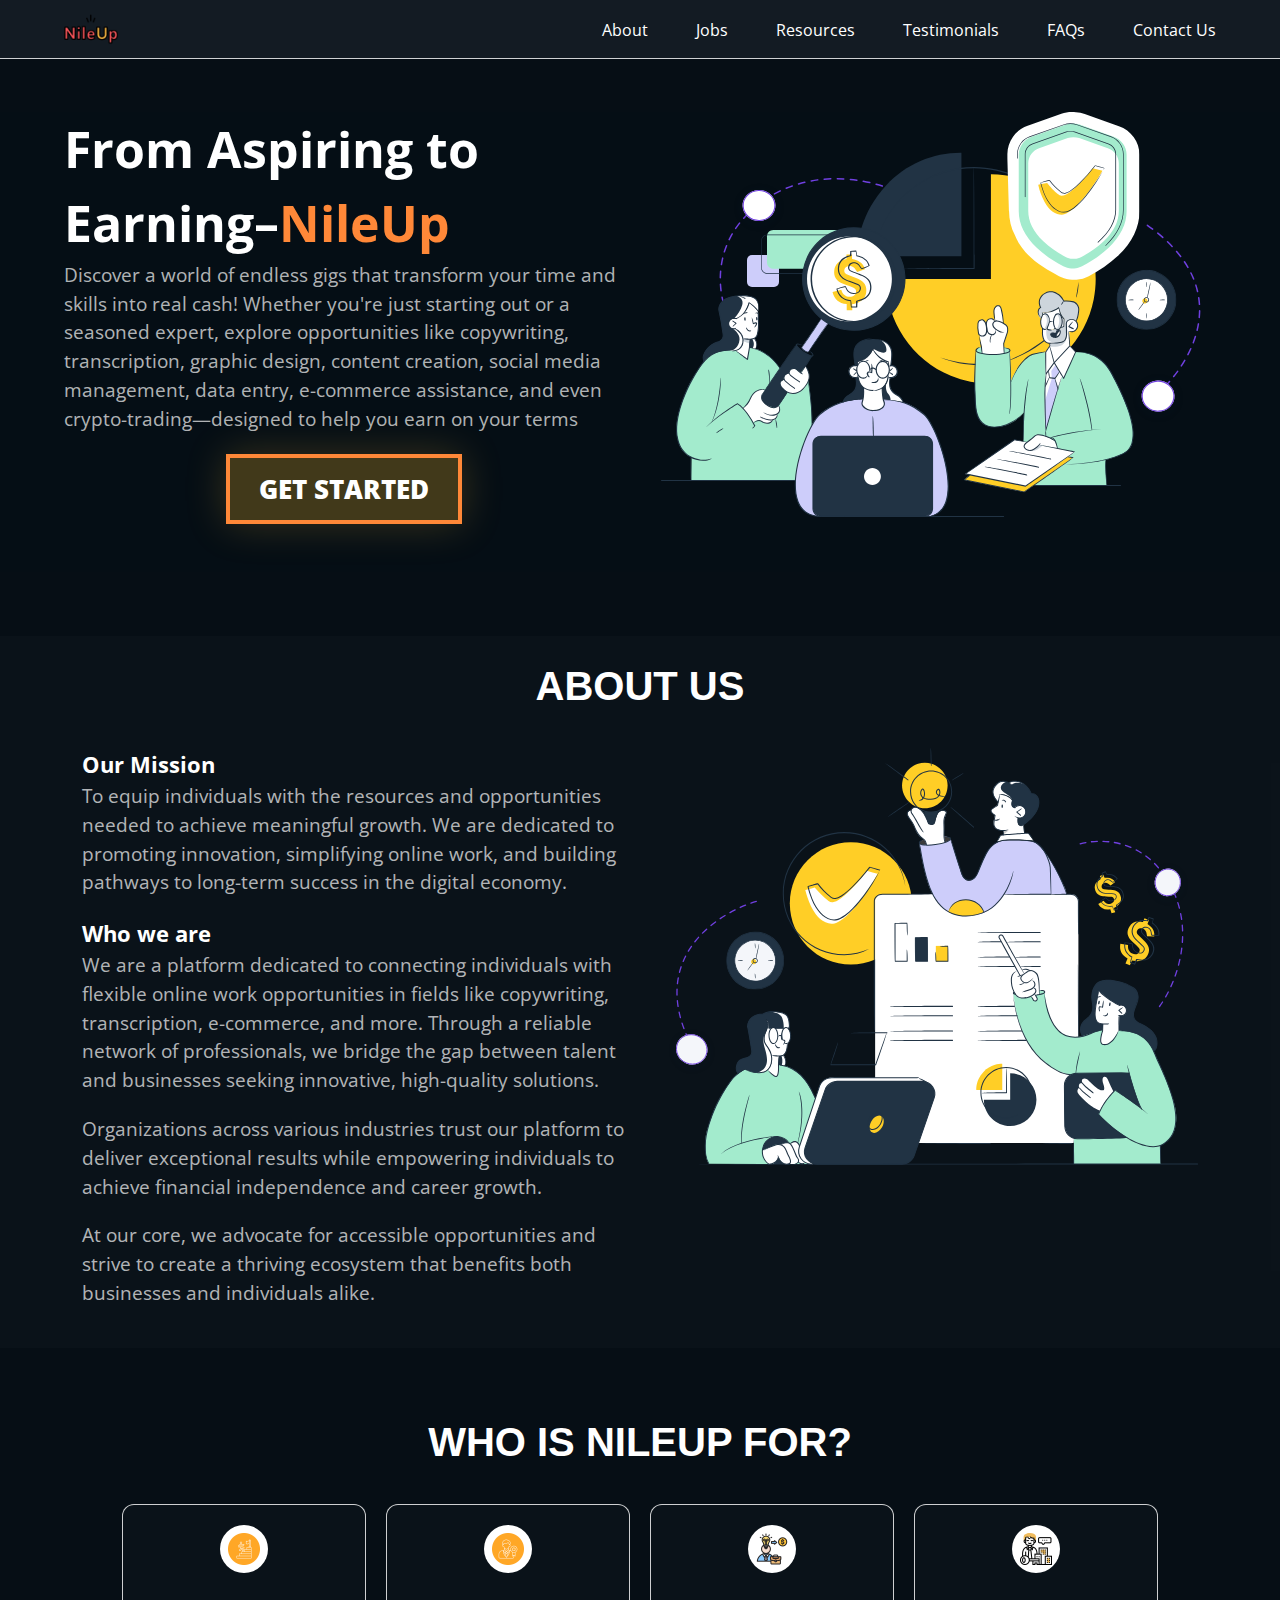
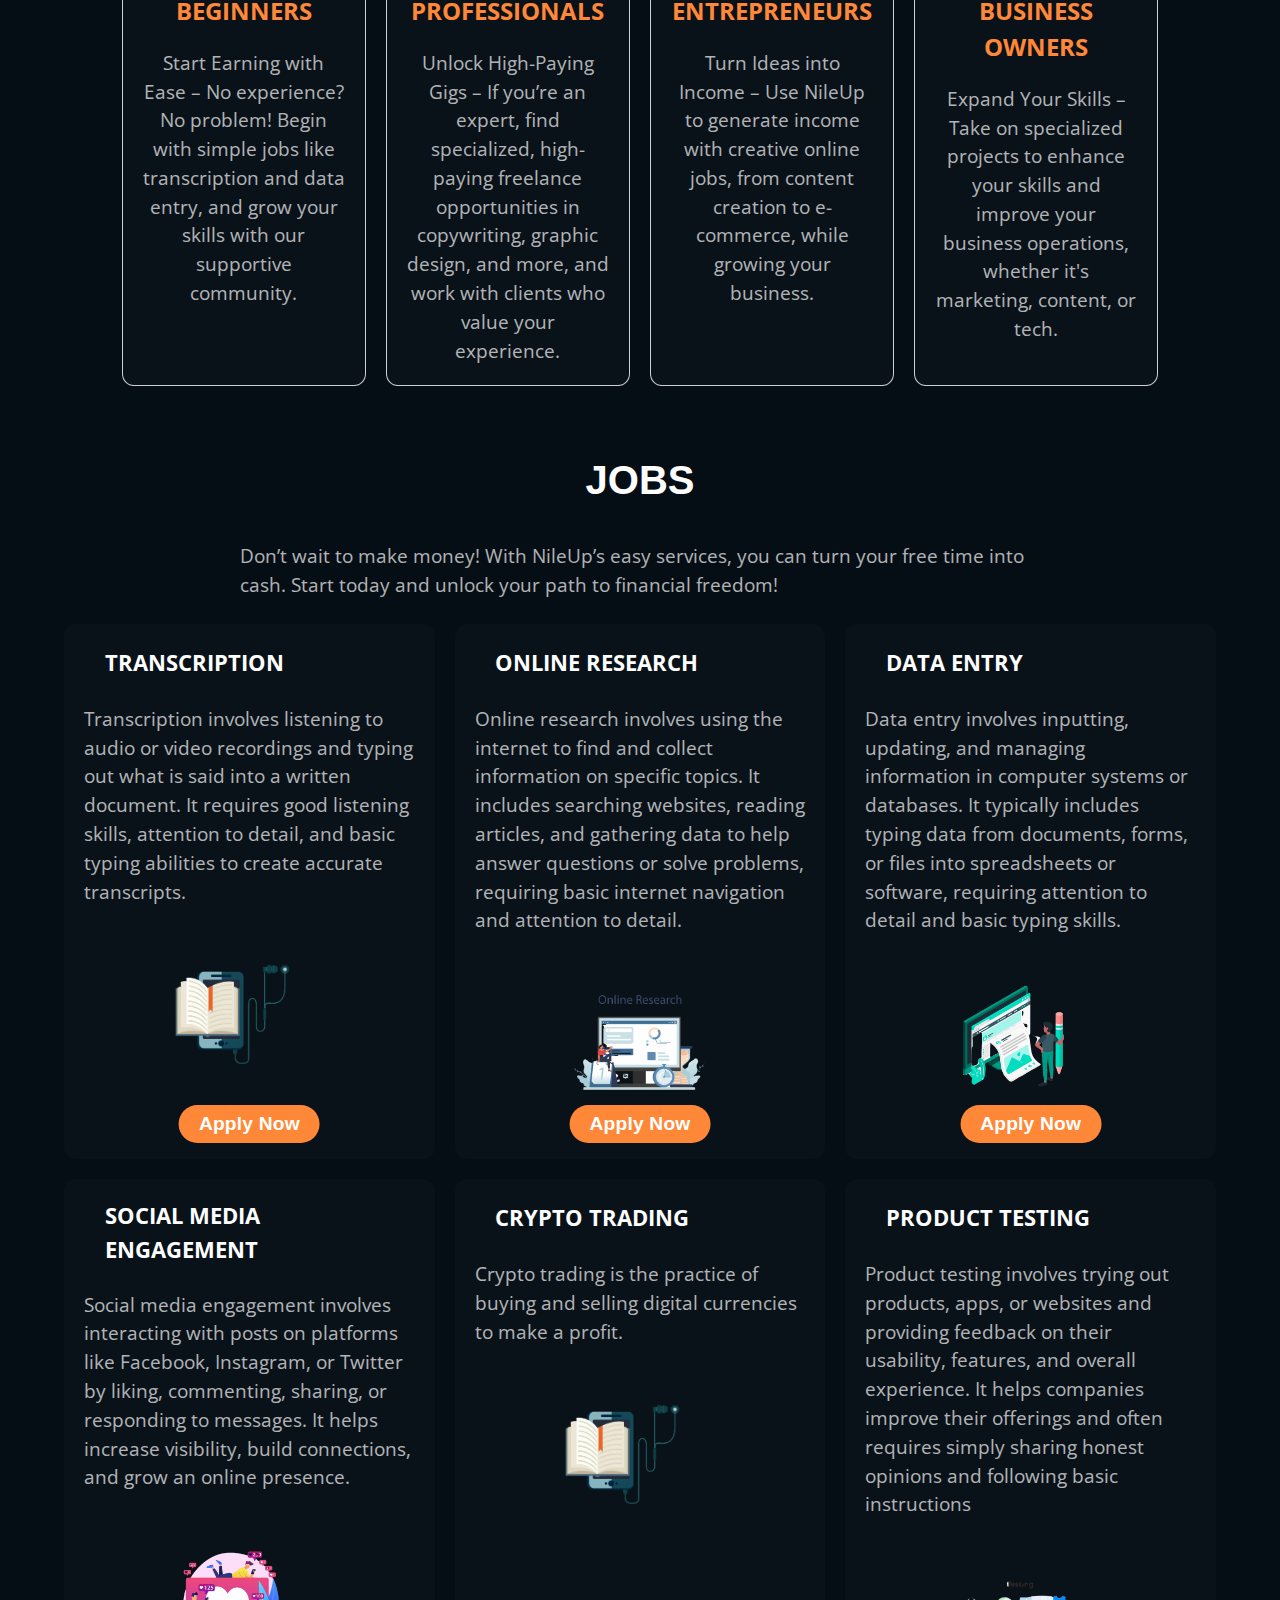
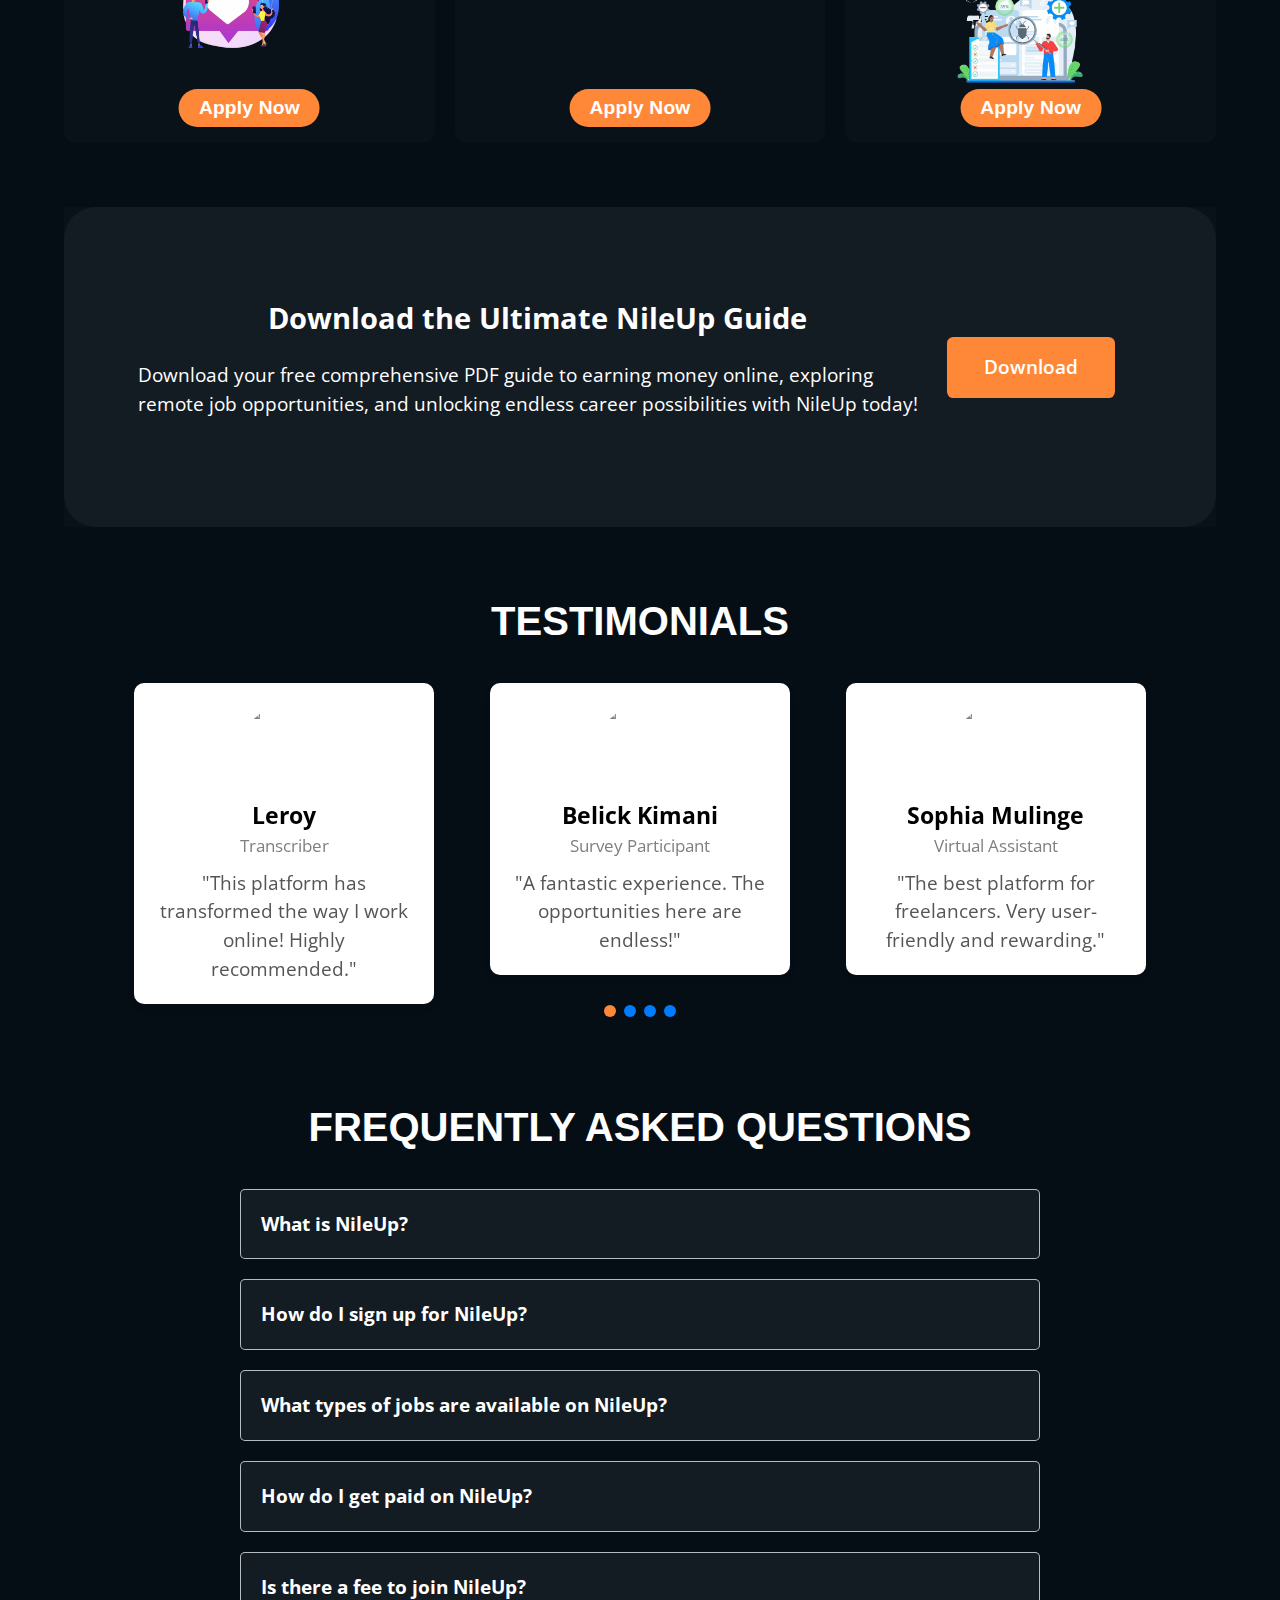
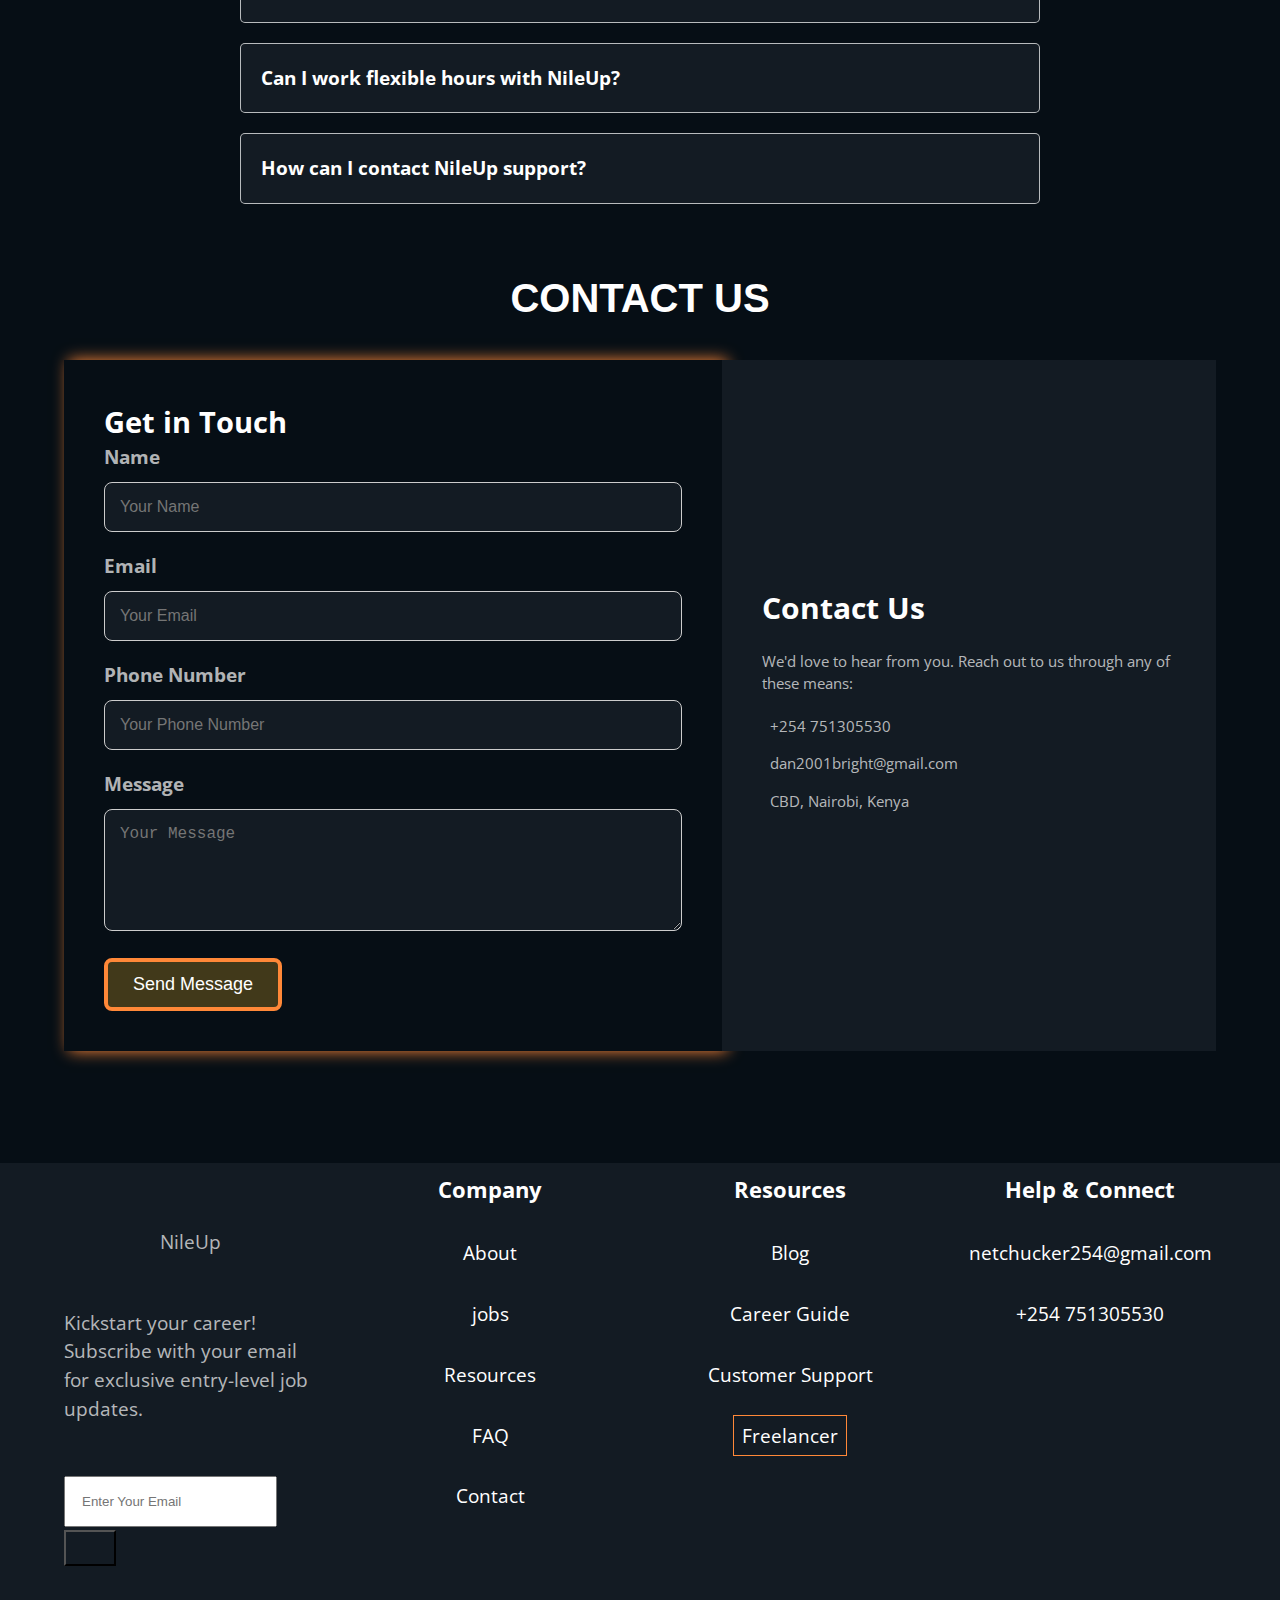
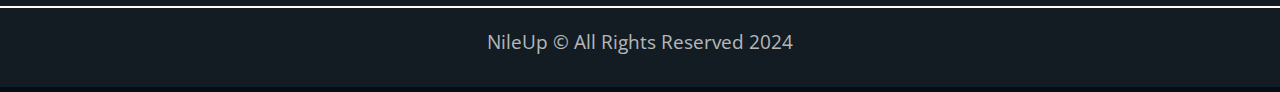
==== commit 62c6736e: "ommit" ====
--- a/index.html
+++ b/index.html
@@ -11,7 +11,7 @@
 
 
 
-    <title>NileUp</title>
+    <title>Earn Money Online Jobs & Career Opportunities with NileUp</title>
 
 
     <!--Google fonts-->
@@ -51,7 +51,7 @@
                 <h1 class="gradient-text">From Aspiring to Earning–<span class="t__coo">NileUp</span></h1>
                 <p class="hero__text">Discover a world of endless gigs that transform your time and skills into real cash! Whether you're just starting out or a seasoned expert, explore opportunities like copywriting, transcription, graphic design, content creation, social media management, data entry, e-commerce assistance, and even crypto-trading—designed to help you earn on your terms</p>
                 <div class="hero__cta">
-                    <a href="getstarted.html">Get Started</a>
+                    <a href="./getstarted.html">Get Started</a>
                 </div>
             </div>
             <div class="hero__right">
@@ -99,12 +99,15 @@
     </section>
 
 
-    <section id="resources">
-        <h2>Resources</h2>
-        <div class="container">
-
-        </div>
-
+    <!-- Subscribe Section -->
+    <section class="container" id="resources">
+        <div class="subscribe__container">
+            <div class="subscribe__text">
+                <h2>Download the Ultimate NileUp Guide</h2>
+                <p>Download your free comprehensive PDF guide to earning money online, exploring remote job opportunities, and unlocking endless career possibilities with NileUp today!</p>
+            </div>
+            <a href="./getstarted.html" class="sbtn subscribe__btn">Download</a>
+        </div>
     </section>
 
 
--- a/style.css
+++ b/style.css
@@ -456,45 +456,32 @@
 }
 
 
-/* .swiper-wrapper {
-    justify-content: center;
-}
-.testimonial-item {
-    background: var(--clr-enc-bg);
-    padding: 20px;
-    border-radius: var(--en-bdrr);
-}
-.swiper-slide {
-    display: flex;
-    justify-content: center;
-    height: 100%; /* Ensure slides take full height of container */
-/* }
-.testimonial-item .info {
-    display: flex;
-    align-items: center;
-}
-
-.testimonial-item img {
-    max-width: 80px;
-    border-radius: 50%;
-    margin-right: 20px;
-    vertical-align: middle;
-}
-.testimonial-item .name {
-    font-size: 24px;
+/* SUBSCRIBE */
+.subscribe__container {
+    background: var(--clr-dark-bg);
+    color: var(--clr-white);
+    display: flex;
+    align-items: center;
+    padding: 4rem;
+    height: 20rem;
+    border-radius: 2rem;
+}
+.subscribe__text {
+    width: 80%;
+}
+.subscribe__text h2 {
+    text-align: center;
+}
+.subscribe__text  p {
+    margin-top: 1.4rem;  
+}
+.sbtn {
+    display: inline-block;
+    padding: 1rem 2.3rem;
+    background: var(--clr-cp);
     font-weight: 600;
-    line-height: 1.2;
-}
-.testimonial-item p {
-    margin-top: 20px;
-} */
-
-/* Ensure the swiper container has relative positioning */
-/* .swiper-pagination {
-    position: relative;
-    margin-top: 40px;
-    bottom: auto;
-}*/ 
+    border-radius: 0.4rem;
+}
 
 
 
@@ -868,6 +855,22 @@
     }
 
 
+
+
+    /* ==============Subscribe=========== */
+    .subscribe__container {
+        flex-direction: column;
+        height: auto;
+        gap: 2rem;
+        padding: 3rem;
+        font-size: 1.2rem;
+    }
+    .subscribe__container p {
+        width: 90%;
+    }
+
+
+
     .footer__container {
         grid-template-columns: 1fr;
     }
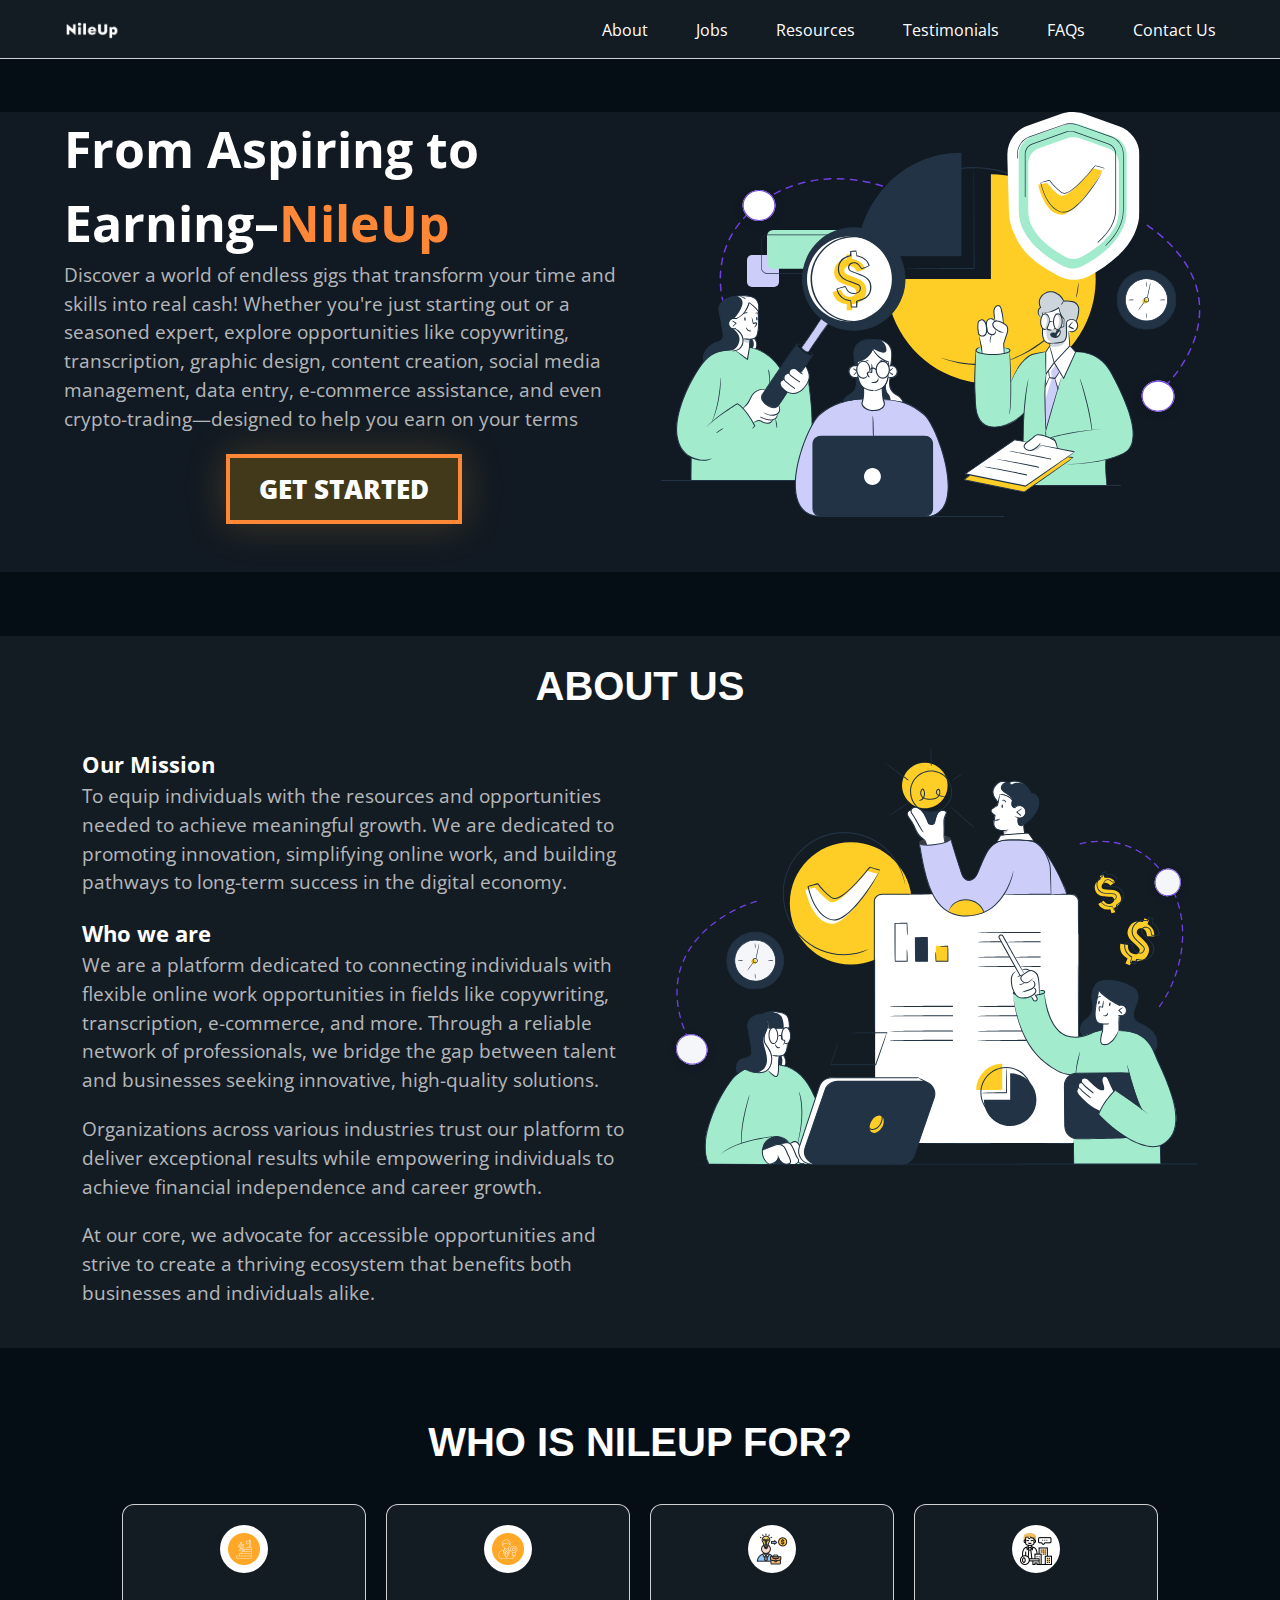
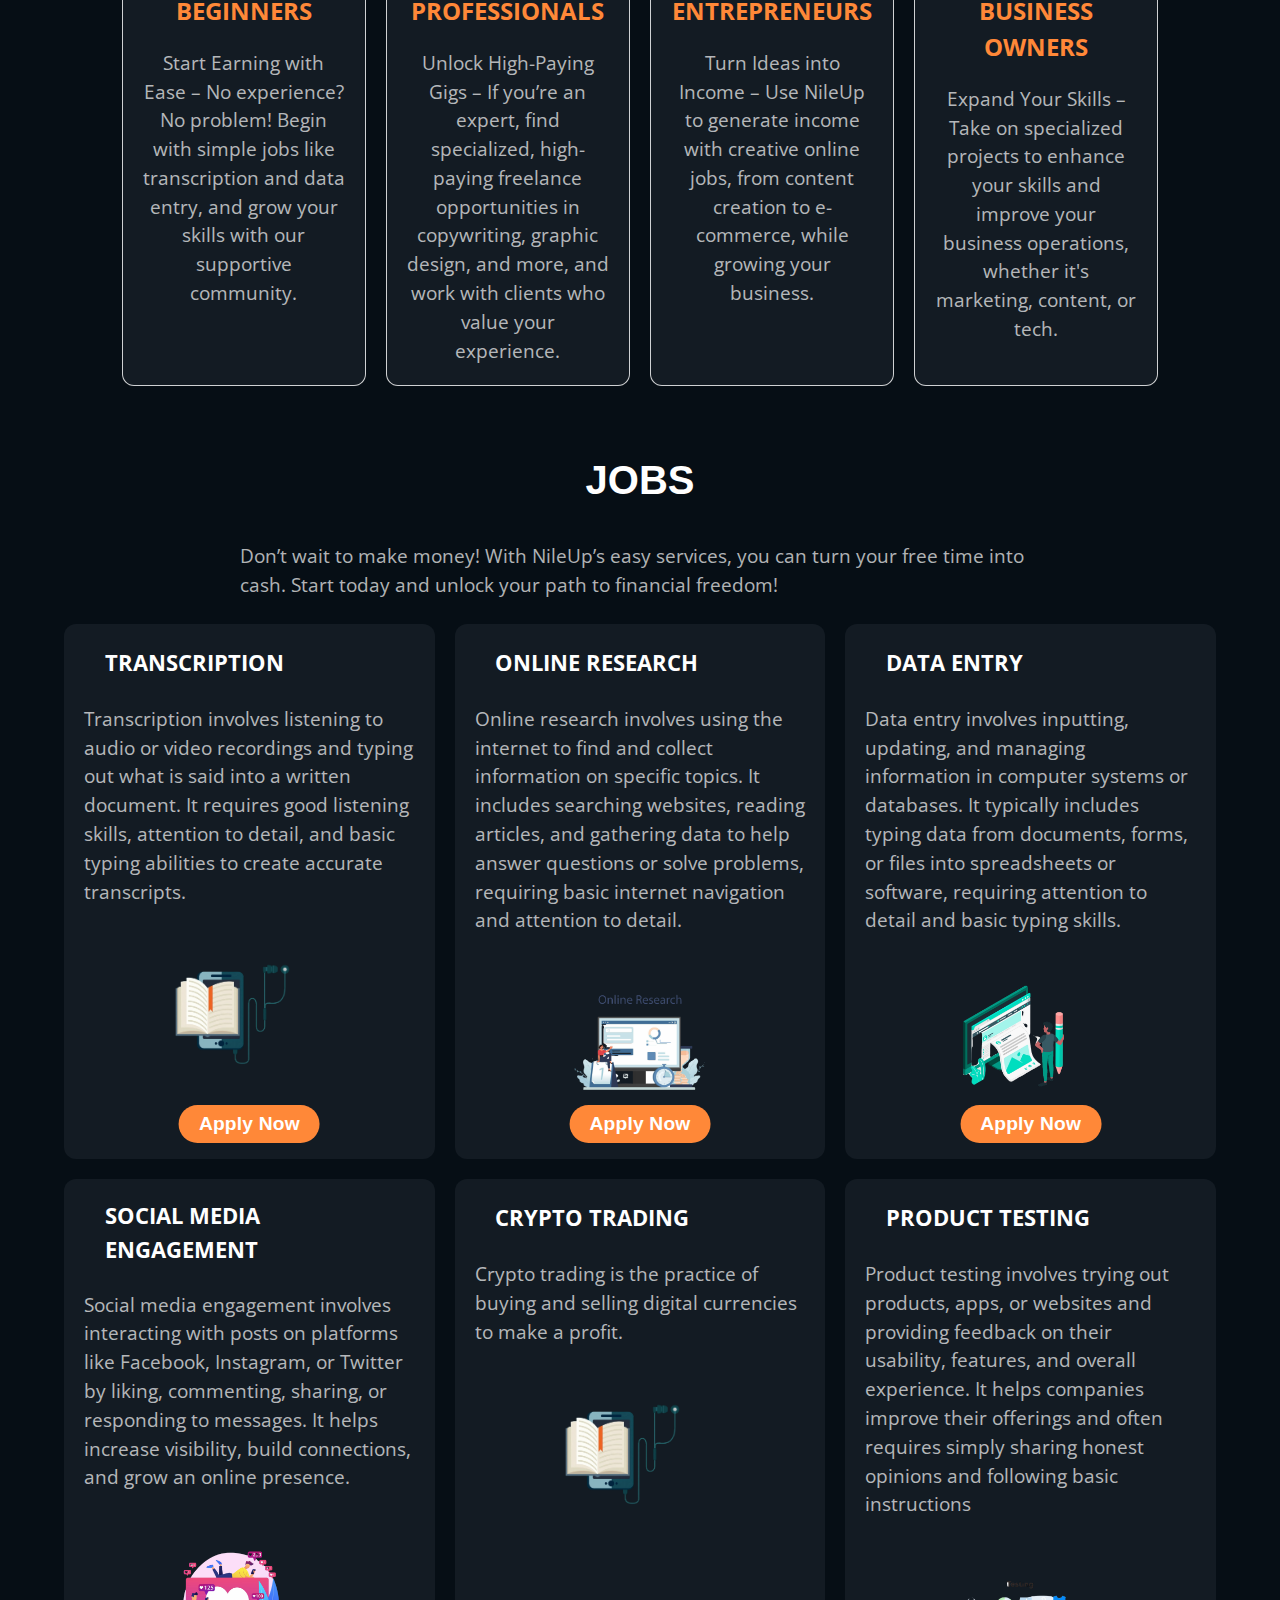
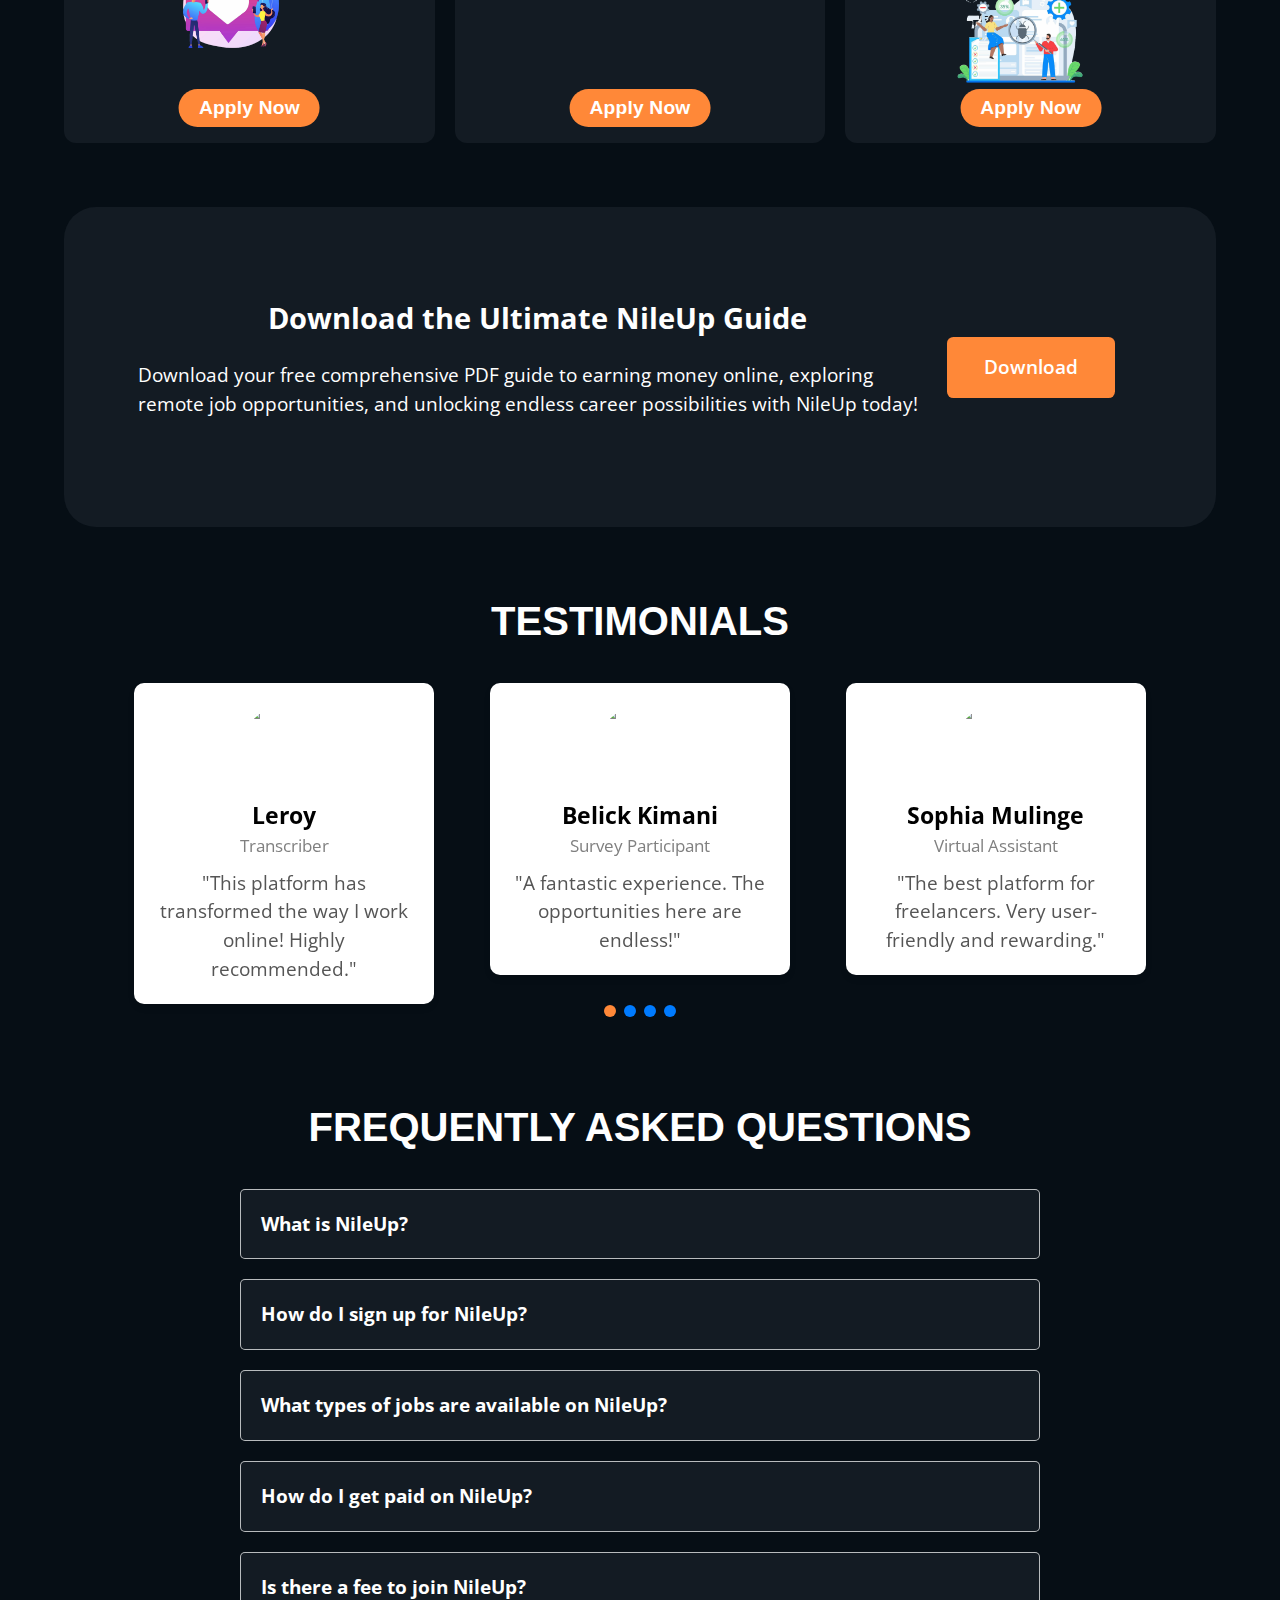
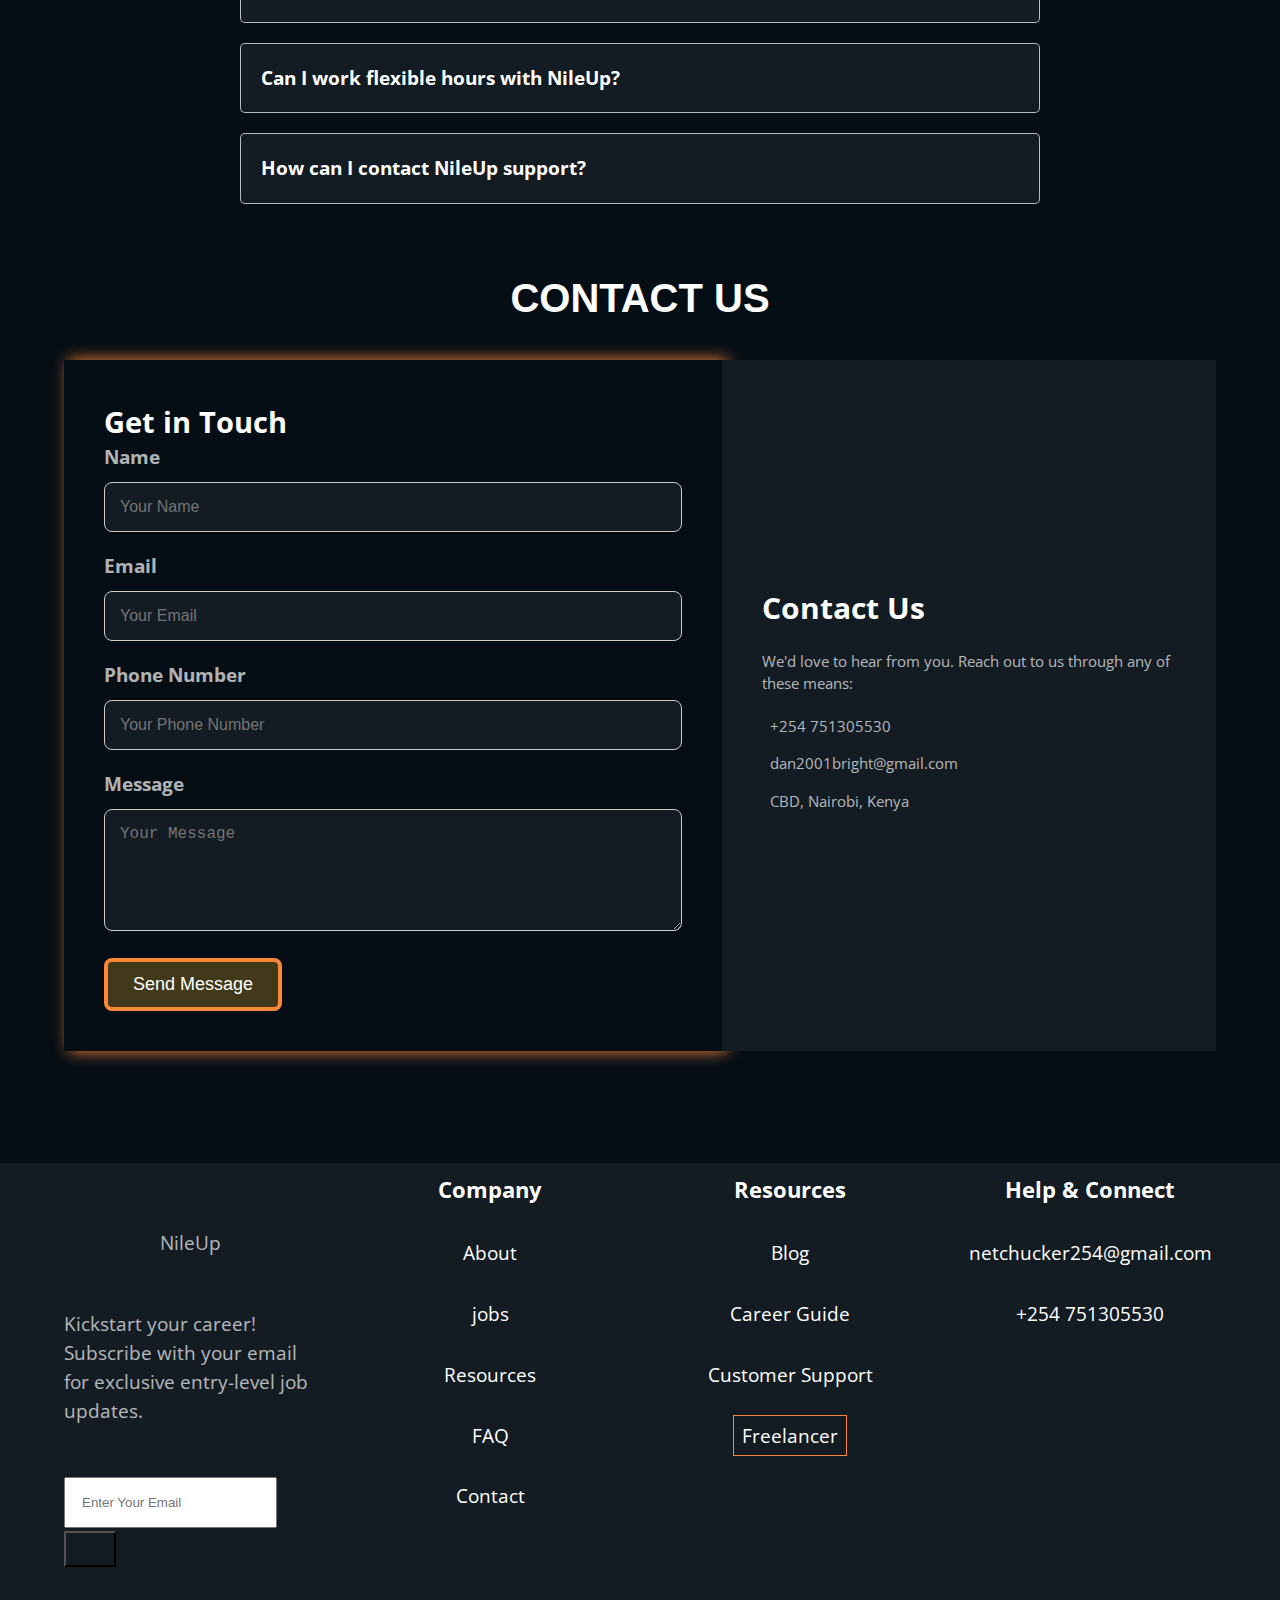
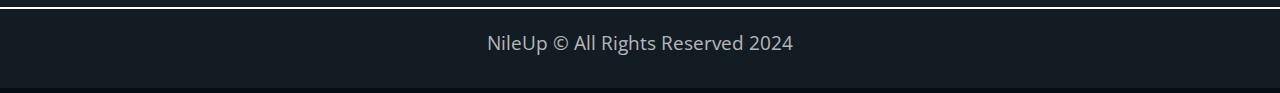
==== commit f57dc4e2: "save" ====
--- a/index.html
+++ b/index.html
@@ -106,7 +106,7 @@
                 <h2>Download the Ultimate NileUp Guide</h2>
                 <p>Download your free comprehensive PDF guide to earning money online, exploring remote job opportunities, and unlocking endless career possibilities with NileUp today!</p>
             </div>
-            <a href="./getstarted.html" class="sbtn subscribe__btn">Download</a>
+            <a target="_blank" href="./resources/NileUp_Guide.pdf" download="NileUp_Guide.pdf" class="sbtn subscribe__btn">Download</a>
         </div>
     </section>
 
--- a/style.css
+++ b/style.css
@@ -102,7 +102,7 @@
 
 .logo__image {
     display: flex;
-    height: 3.4rem;
+    height: 3.5rem;
     object-fit: contain;
     align-items: center;
 }
@@ -162,7 +162,7 @@
     z-index: -1;
     inset: 0;
     opacity: .9;
-    background: var(--clr-bg);
+    background: var(--clr-dark-bg);
 }
 .hero__content {
     display: grid;
@@ -245,7 +245,7 @@
 }
 
 #about {
-    background: var(--clr-enc-bg);
+    background: var(--clr-dark-bg);
     padding: var(--en-pd);
 }
 
@@ -280,7 +280,7 @@
     flex-direction: column;
     padding: 20px;
     border-radius: 12px;
-    background: #ffffff05;
+    background:var(--clr-dark-bg);
     align-items: center;
     border: 1px solid rgb(255, 255, 255, 0.8);
     gap: 20px;
@@ -328,7 +328,7 @@
     border: 1px solid var(--clr-en-bd);
     padding: var(--en-pd);
     border-radius: var(--en-bdrr);
-    background: var(--clr-enc-bg);
+    background: var(--clr-dark-bg);
     position: relative;
 }
 .service__title {
@@ -365,12 +365,6 @@
 }
 
 
-
-/* Resources */
-
-#resources {
-    background: var(--clr-enc-bg);
-}
 
 
 
@@ -862,12 +856,14 @@
         flex-direction: column;
         height: auto;
         gap: 2rem;
-        padding: 3rem;
+        padding: var(--en-pd);
         font-size: 1.2rem;
     }
-    .subscribe__container p {
-        width: 90%;
-    }
+    .subscribe__text {
+        width:100%;
+        align-items: stretch;
+    }
+
 
 
 
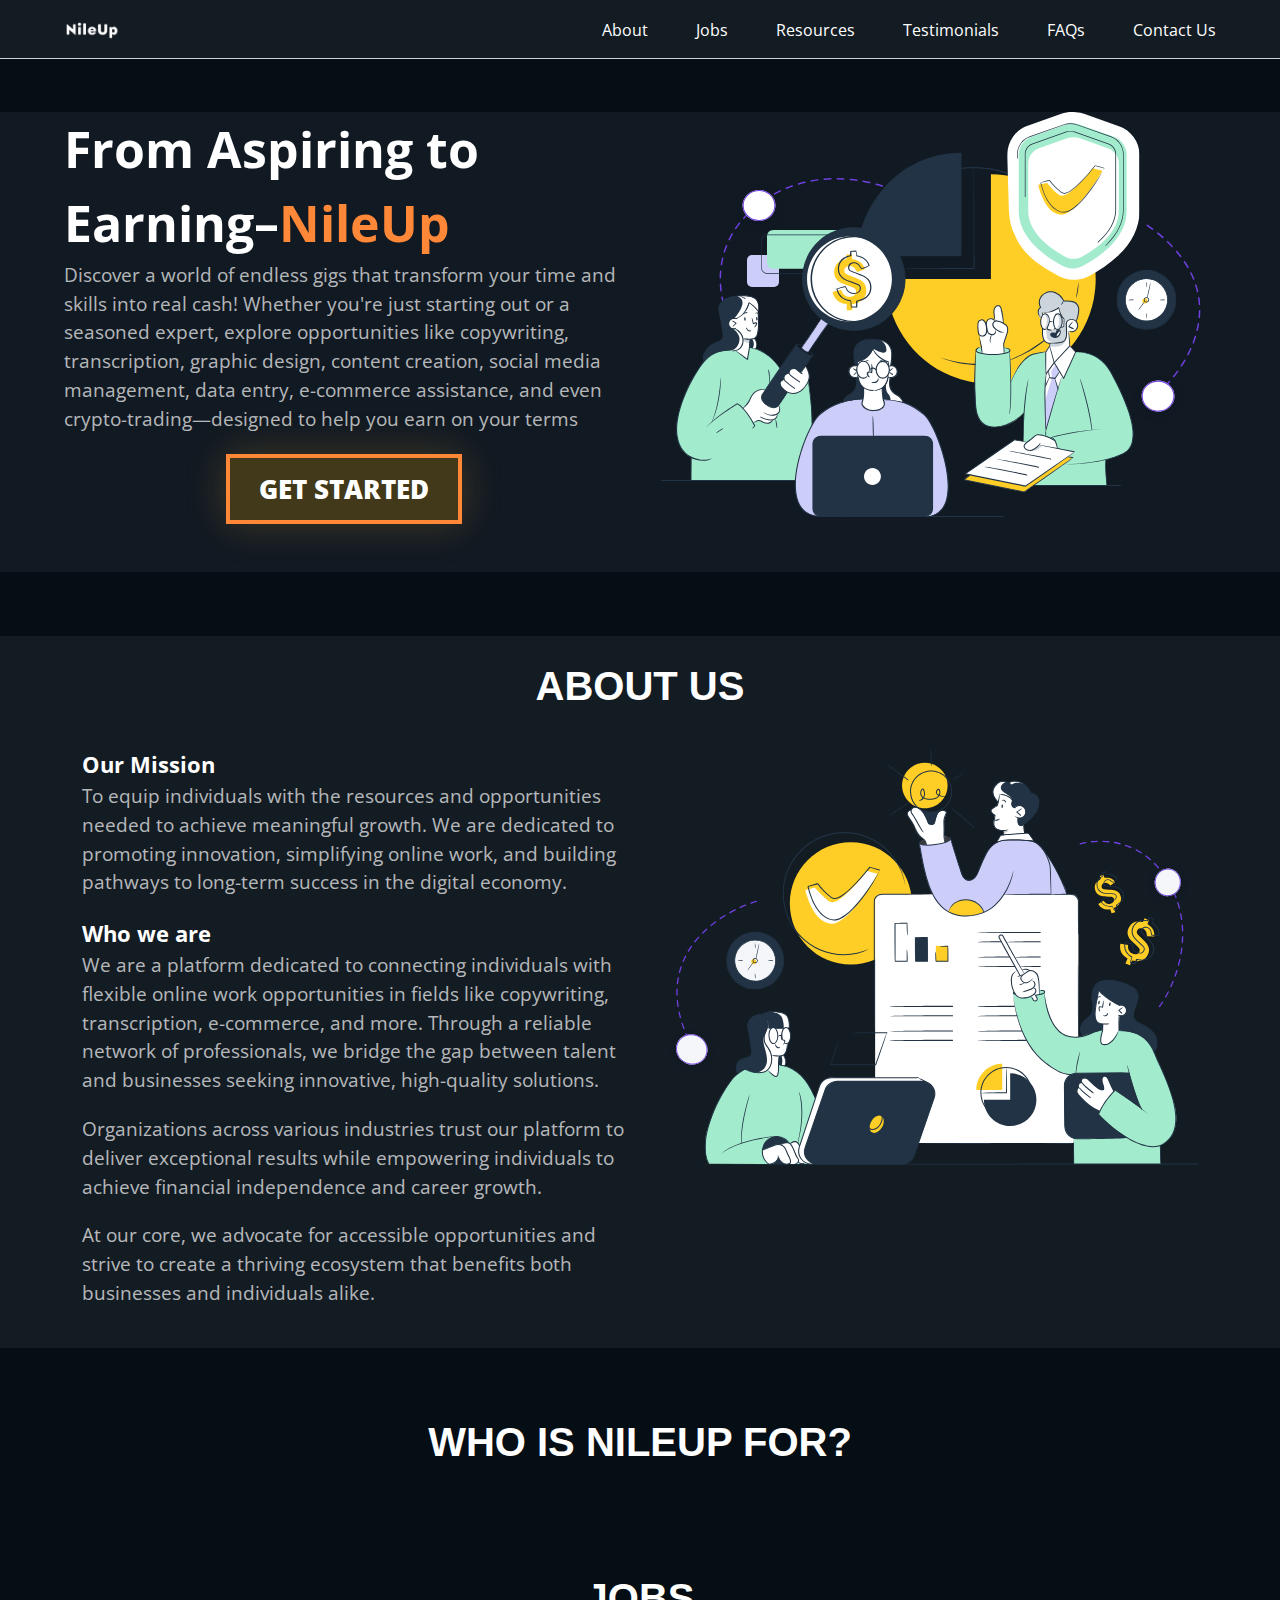
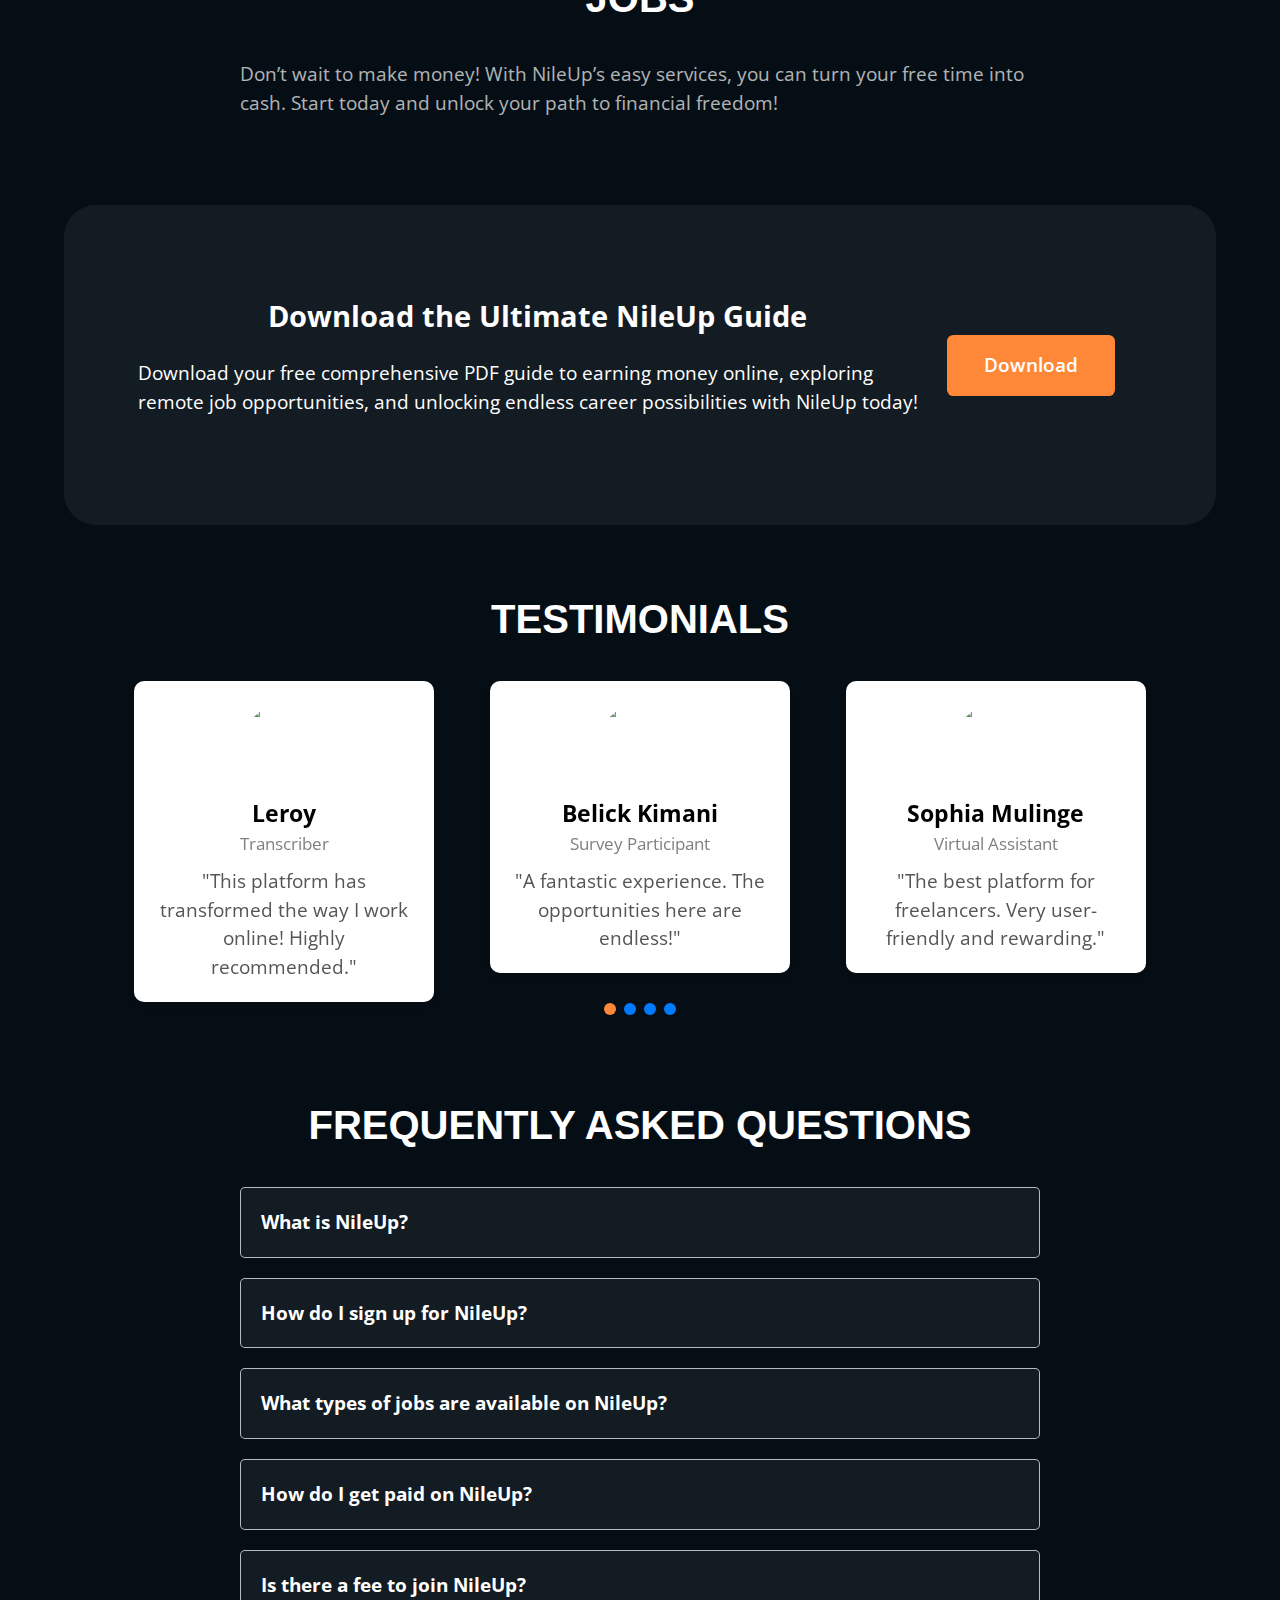
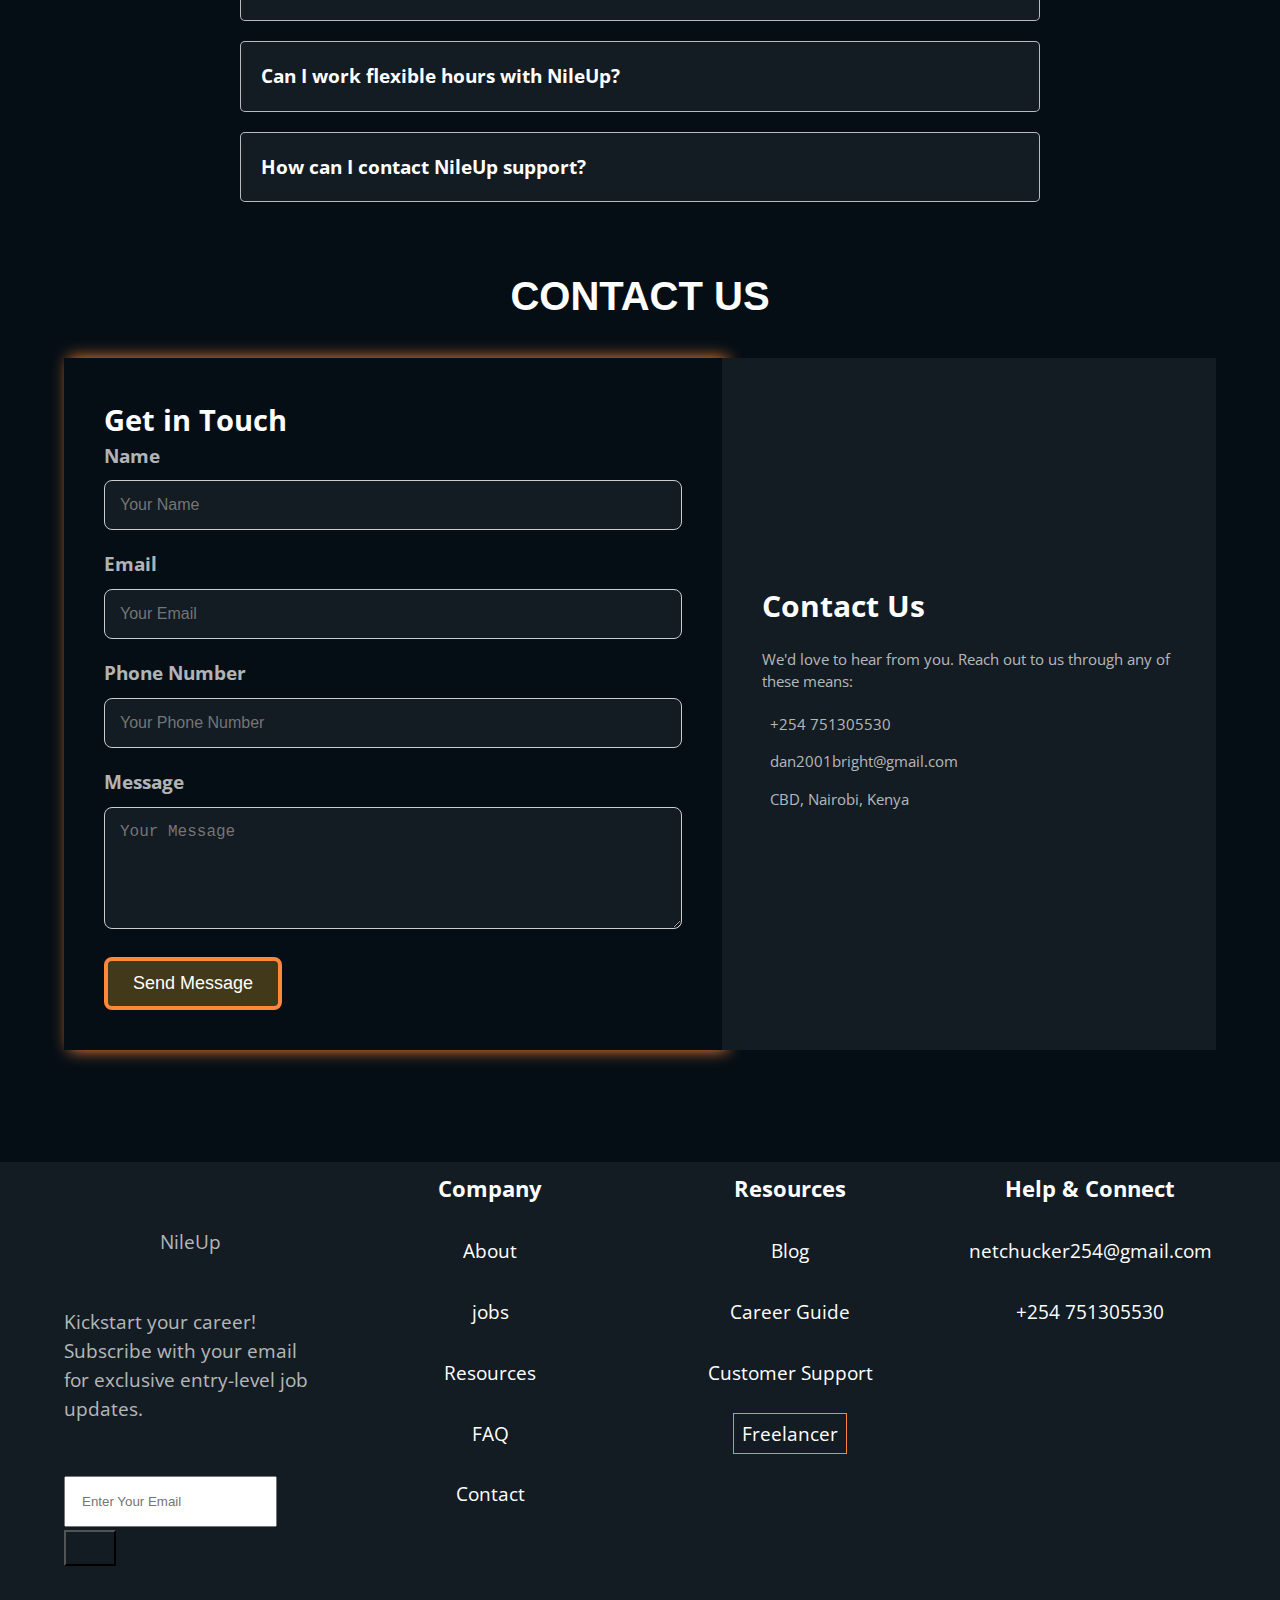
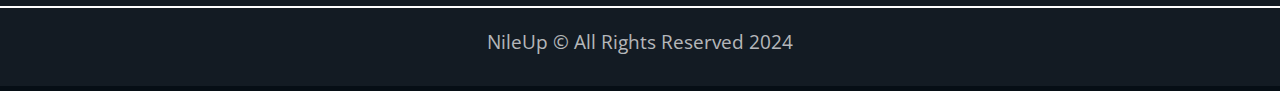
==== commit 19bc6984: "Update index.html" ====
--- a/index.html
+++ b/index.html
@@ -4,7 +4,7 @@
 <html lang="en">
 <head>
     <!--Google verification line-->
-    <meta name="google-site-verification" content="8bWw4f_ilpzg5W3ZC4PE18dqZD-YaRqP68zmaokIPeY" />
+    <meta name="google-site-verification" content="xpOsg1n-MkHd-poSeM6Radi0qcVumOb2O15B78x4u8g" />
 
     <meta charset="UTF-8">
     <meta name="viewport" content="width=device-width, initial-scale=1.0">
